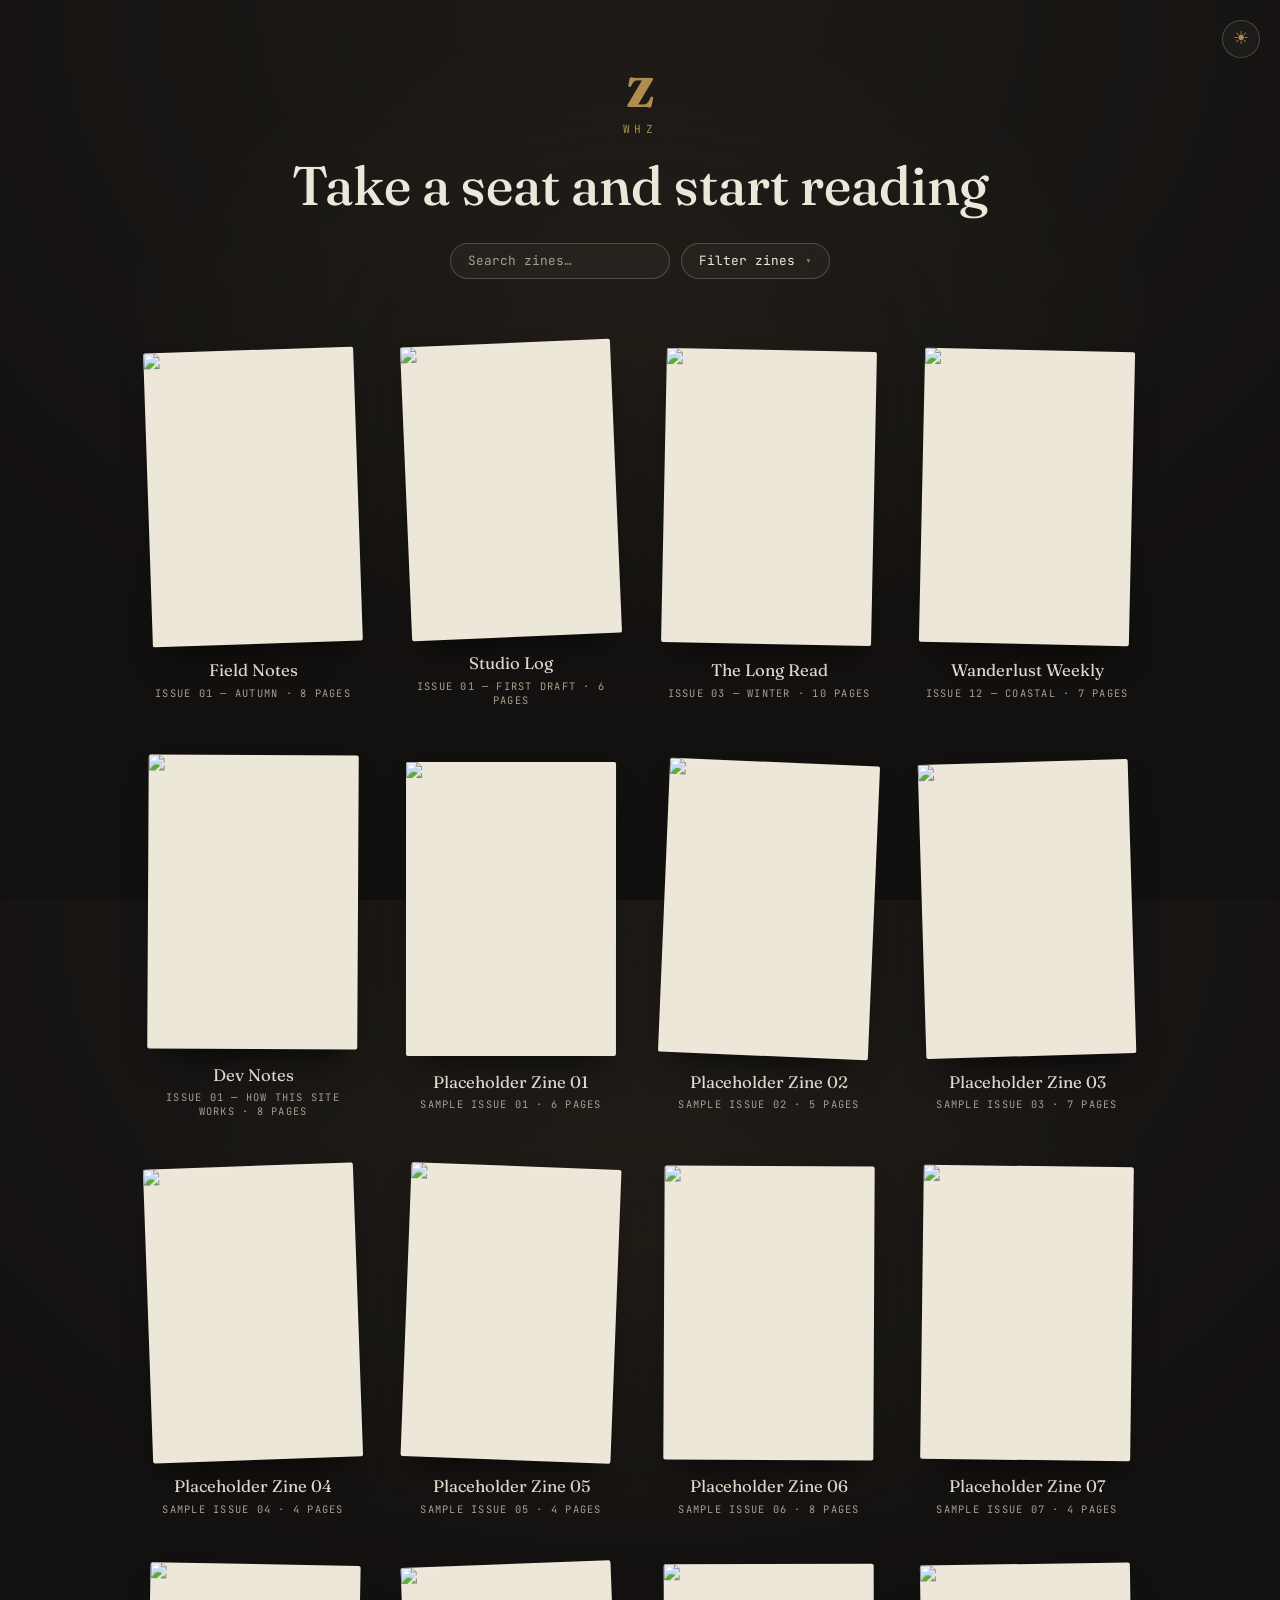
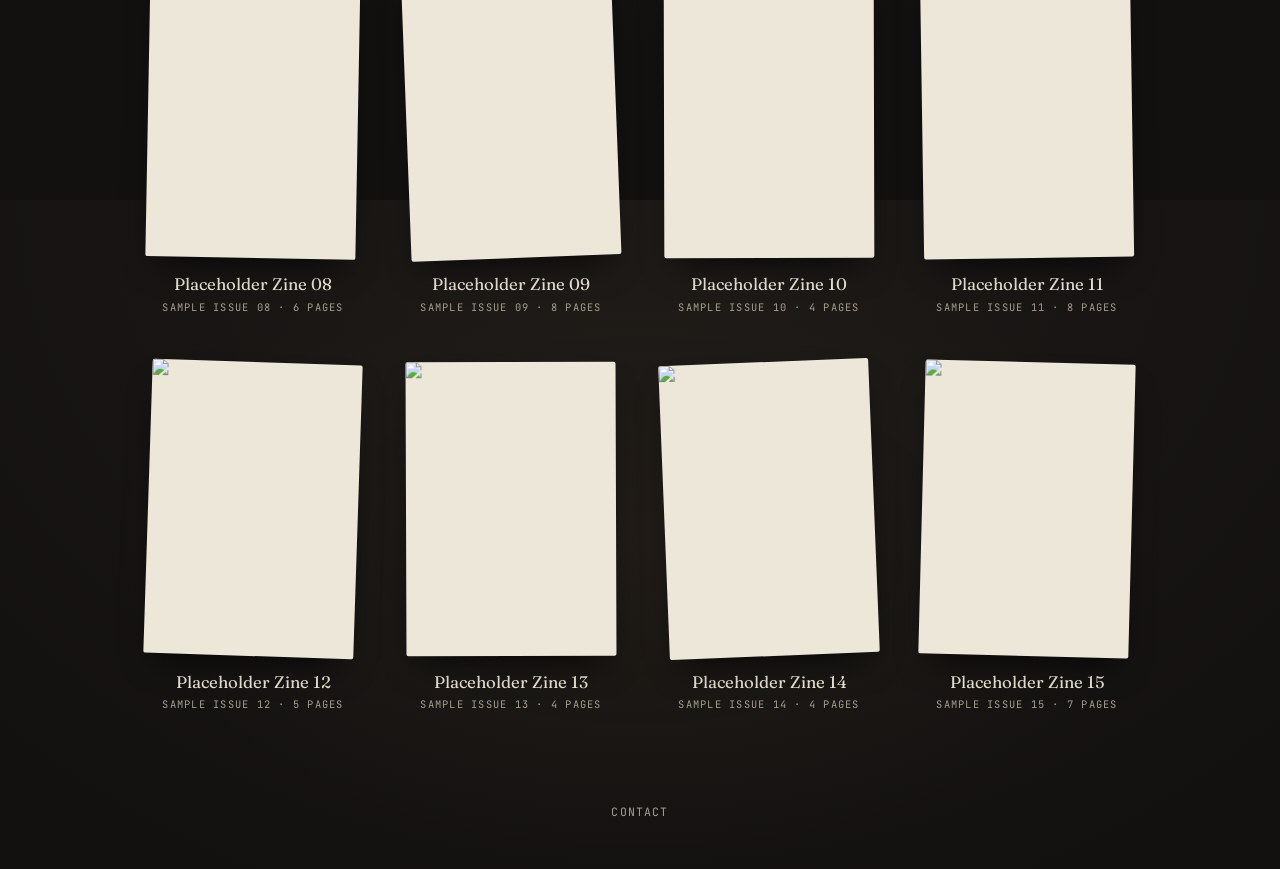
==== index.html @ 47296383 "Added all intial website files" ====
<!doctype html>
<html lang="en">
<head>
<meta charset="UTF-8">
<meta name="viewport" content="width=device-width, initial-scale=1.0">
<title>WHZ — Wellington Hills Zines</title>
<link rel="icon" type="image/svg+xml" href="favicon.svg">
<link rel="preconnect" href="https://fonts.googleapis.com">
<link href="https://fonts.googleapis.com/css2?family=Fraunces:ital,wght@0,300..900;1,300..900&family=Source+Serif+4:ital,wght@0,400;0,600;1,400&family=JetBrains+Mono:wght@400;500&display=swap" rel="stylesheet">
<link rel="stylesheet" href="css/style.css">
</head>
<body>

  <button id="theme-toggle" class="theme-toggle" type="button" aria-label="Toggle light/dark theme">
    <span class="theme-toggle-icon" aria-hidden="true">☀</span>
  </button>

  <!-- ============ SHELF VIEW ============ -->
  <main id="shelf-view" class="view">
    <header class="shelf-header">
      <div class="site-logo" title="Wellington Hills Zines">
        <span class="site-logo-mark">Z</span>
      </div>
      <p class="eyebrow">WHZ</p>
      <h1 id="shelf-heading">Pick something off the shelf</h1>
    </header>
    <div class="shelf-controls">
      <input
        id="search-input"
        class="search-input"
        type="search"
        placeholder="Search zines…"
        aria-label="Search magazines"
      >
      <div class="topic-dropdown" id="topic-dropdown" hidden>
        <button
          type="button"
          id="topic-dropdown-toggle"
          class="topic-dropdown-toggle"
          aria-haspopup="dialog"
          aria-expanded="false"
        >
          <span id="topic-dropdown-label">Filter zines</span>
          <span class="dropdown-chevron" aria-hidden="true">▾</span>
        </button>
        <div id="topic-dropdown-panel" class="topic-dropdown-panel" role="dialog" aria-label="Filter zines" hidden></div>
      </div>
    </div>
    <div id="shelf-grid" class="shelf-grid"></div>
    <footer class="shelf-footer">
      <a
        class="contact-link"
        href="mailto:jamesm@whcc.school.nz?subject=WHZ"
      >Contact</a>
    </footer>
  </main>

  <!-- ============ READER VIEW ============ -->
  <section id="reader-view" class="view" hidden>
    <header class="reader-header">
      <button id="back-btn" class="text-btn" type="button">&larr; Shelf</button>
      <div class="reader-title">
        <span id="reader-title-main"></span>
        <span id="reader-title-issue" class="reader-title-issue"></span>
      </div>
      <div id="reader-progress" class="reader-progress"></div>
    </header>

    <div id="book" class="book" aria-live="polite">
      <div class="spread" id="spread">
        <div class="page page-left" id="page-left"><img id="img-left" alt=""></div>
        <div class="page page-right" id="page-right"><img id="img-right" alt=""></div>
        <div class="gutter-shadow" aria-hidden="true"></div>
      </div>

      <button id="zone-prev" class="click-zone zone-prev" type="button" aria-label="Previous page">
        <span class="chevron">&#10094;</span>
      </button>
      <button id="zone-next" class="click-zone zone-next" type="button" aria-label="Next page">
        <span class="chevron">&#10095;</span>
      </button>
    </div>

    <footer class="reader-footer">
      <div id="dots" class="dots"></div>
    </footer>
  </section>

  <script src="js/magazines.js"></script>
  <script src="js/app.js"></script>
</body>
</html>
---- css/style.css ----
/* ==========================================================
   TOKENS
   ========================================================== */
:root{
  --paper:      #EDE7D9;
  --paper-2:    #E6DFCE;
  --ink:        #1B1A17;
  --accent:     #A3272C;   /* masthead red */
  --gold:       #B08D4F;   /* foil accent */
  --room:       #131110;   /* reading-room background */
  --room-2:     #1D1A17;
  --muted:      #A79E8C;
  --muted-dark: #8A8171;
  --rule:       #C9C0AA;
  --control-bg: rgba(255,255,255,.03);
  --control-border: rgba(237,231,217,.22);

  --display: 'Fraunces', serif;
  --body:    'Source Serif 4', serif;
  --mono:    'JetBrains Mono', monospace;
}

/* Light theme — based on WHCC's own site: a clean white background
   with navy text and a warm gold accent carried over from the dark
   theme so the two still feel like the same product. */
:root[data-theme="light"]{
  --paper:      #FFFFFF;
  --paper-2:    #F4F1EA;
  --ink:        #1B2A4A;   /* navy, echoing WHCC's institutional blue */
  --accent:     #1B2A4A;
  --gold:       #A9782F;
  --room:       #F7F6F2;
  --room-2:     #FFFFFF;
  --muted:      #6B7280;
  --muted-dark: #4B5563;
  --rule:       #D8D3C7;
  --control-bg: rgba(27,42,74,.04);
  --control-border: rgba(27,42,74,.18);
}
:root[data-theme="light"] body{
  color: var(--ink);
}
:root[data-theme="light"] .spread{
  background: var(--paper-2);
}

*{ box-sizing: border-box; }
html,body{ height:100%; }
body{
  margin:0;
  background:
    radial-gradient(60% 50% at 50% 38%, rgba(176,141,79,.05) 0%, transparent 70%),
    radial-gradient(120% 140% at 50% 0%, var(--room-2) 0%, var(--room) 60%);
  color: var(--paper);
  font-family: var(--body);
  min-height: 100vh;
  transition: background .25s ease, color .25s ease;
}
button{ font-family: inherit; }
img{ display:block; max-width:100%; }

.theme-toggle{
  position: fixed;
  top: 1.25rem;
  right: 1.25rem;
  z-index: 20;
  width: 2.4rem;
  height: 2.4rem;
  border-radius: 50%;
  border: 1px solid var(--control-border);
  background: var(--control-bg);
  color: var(--gold);
  font-size: 1.1rem;
  line-height: 1;
  cursor: pointer;
  display: flex;
  align-items: center;
  justify-content: center;
  transition: border-color .2s, transform .2s;
}
.theme-toggle:hover{ border-color: var(--gold); transform: scale(1.06); }

.view{ min-height: 100vh; }

#shelf-view{
  display: flex;
  flex-direction: column;
  align-items: center;
  justify-content: center;
  text-align: center;
  gap: .5rem;
}
#shelf-view[hidden]{
  display: none;
}

/* ==========================================================
   SHELF VIEW
   ========================================================== */
.shelf-header{
  padding: clamp(3rem, 8vh, 5.5rem) clamp(1.5rem, 6vw, 4rem) 0;
  text-align: center;
}
.site-logo{
  margin: 0 auto .5rem;
  display: flex;
  align-items: center;
  justify-content: center;
}
.site-logo-mark{
  font-family: var(--display);
  font-weight: 900;
  font-size: 2.6rem;
  line-height: 1;
  color: var(--gold);
}
.eyebrow{
  font-family: var(--mono);
  letter-spacing: .4em;
  font-size: .7rem;
  color: var(--gold);
  text-transform: uppercase;
  margin: 0 0 1rem;
}
.shelf-header h1{
  font-family: var(--display);
  font-weight: 500;
  font-size: clamp(2rem, 4.5vw, 3.4rem);
  margin: 0;
  color: var(--paper);
}
:root[data-theme="light"] .shelf-header h1{ color: var(--ink); }

.shelf-controls{
  display: flex;
  flex-wrap: wrap;
  justify-content: center;
  gap: .7rem;
  padding: 1rem clamp(1.5rem, 6vw, 4rem) 2rem;
}
.search-input{
  font-family: var(--mono);
  font-size: .8rem;
  color: var(--paper);
  background: var(--control-bg);
  border: 1px solid var(--control-border);
  border-radius: 999px;
  padding: .55rem 1.1rem;
  outline: none;
  transition: border-color .2s;
  width: 220px;
}
:root[data-theme="light"] .search-input{ color: var(--ink); }
.search-input::placeholder{ color: var(--muted); }
.search-input:focus{ border-color: var(--gold); }

.topic-dropdown{
  position: relative;
}
.topic-dropdown-toggle{
  display: flex;
  align-items: center;
  gap: .6rem;
  font-family: var(--mono);
  font-size: .8rem;
  color: var(--paper);
  background: var(--control-bg);
  border: 1px solid var(--control-border);
  border-radius: 999px;
  padding: .55rem 1.1rem;
  cursor: pointer;
  outline: none;
  transition: border-color .2s;
}
:root[data-theme="light"] .topic-dropdown-toggle{ color: var(--ink); }
.topic-dropdown-toggle:hover,
.topic-dropdown-toggle[aria-expanded="true"]{ border-color: var(--gold); }
.dropdown-chevron{
  color: var(--gold);
  font-size: .7rem;
  transition: transform .2s;
}
.topic-dropdown-toggle[aria-expanded="true"] .dropdown-chevron{ transform: rotate(180deg); }

.topic-dropdown-panel{
  position: fixed;
  top: 50%;
  left: 50%;
  transform: translate(-50%, -50%);
  width: min(680px, calc(100vw - 2rem));
  max-height: calc(100vh - 2rem);
  overflow-y: auto;
  padding: .85rem;
  background: var(--room-2);
  border: 1px solid var(--control-border);
  border-radius: 1rem;
  box-shadow: 0 20px 40px -12px rgba(0,0,0,.5);
  z-index: 15;
}
.topic-dropdown-panel[hidden]{
  display: none;
}

.topic-pill{
  background: none;
  border: 1px solid var(--control-border);
  color: var(--muted);
  font-family: var(--mono);
  font-size: .72rem;
  letter-spacing: .06em;
  padding: .45rem 1rem;
  border-radius: 999px;
  cursor: pointer;
  transition: border-color .2s, color .2s, background .2s;
}
.topic-pill:hover{ border-color: var(--gold); color: var(--paper); }
:root[data-theme="light"] .topic-pill:hover{ color: var(--ink); }
.topic-pill[aria-pressed="true"]{ border-color: var(--gold); }
.topic-pill.is-active{
  border-color: var(--gold);
  color: var(--room);
  background: var(--gold);
  font-weight: 600;
}

.filter-columns{
  display: grid;
  grid-template-columns: repeat(3, minmax(0, 1fr));
  gap: .75rem;
}
.filter-column{
  display: flex;
  flex-direction: column;
  align-items: stretch;
  gap: .4rem;
  min-width: 0;
}
.filter-column + .filter-column{
  border-left: 1px solid var(--control-border);
  padding-left: .75rem;
}
.filter-column h2{
  margin: 0 0 .15rem;
  color: var(--gold);
  font-family: var(--mono);
  font-size: .72rem;
  font-weight: 500;
  letter-spacing: .09em;
  text-transform: uppercase;
}
.filter-column .topic-pill{ text-align: left; }
.clear-filters{
  display: block;
  margin: .8rem auto 0;
  padding: 0;
  border: 0;
  color: var(--muted);
  background: none;
  font-family: var(--mono);
  font-size: .72rem;
  cursor: pointer;
  text-decoration: underline;
  text-underline-offset: .2em;
}
.clear-filters:hover{ color: var(--gold); }

.shelf-grid{
  display: flex;
  flex-wrap: wrap;
  justify-content: center;
  gap: clamp(1.5rem, 4vw, 3rem);
  padding: 1.5rem clamp(1.5rem, 6vw, 4rem) 3rem;
}

.cover-card{
  border: 0;
  background: none;
  cursor: pointer;
  width: 210px;
  padding: 0;
  color: inherit;
  text-align: center;
  transition: transform .25s ease;
}
.cover-card:hover,
.cover-card:focus-visible{
  transform: translateY(-6px);
  outline: none;
}
.cover-card:focus-visible .cover-thumb{
  box-shadow: 0 22px 40px -12px rgba(0,0,0,.65), 0 0 0 2px var(--gold);
}
.cover-thumb{
  width: 100%;
  aspect-ratio: 800 / 1120;
  background: var(--paper);
  border-radius: 2px;
  overflow: hidden;
  box-shadow: 0 18px 34px -14px rgba(0,0,0,.7), 0 2px 0 rgba(255,255,255,.04) inset;
  transform: rotate(var(--tilt, -1.4deg));
  transition: transform .25s ease, box-shadow .25s ease;
}
.cover-card:hover .cover-thumb,
.cover-card:focus-visible .cover-thumb{
  transform: rotate(0deg);
  box-shadow: 0 26px 48px -14px rgba(0,0,0,.75), 0 2px 0 rgba(255,255,255,.04) inset;
}
.cover-thumb img{ width:100%; height:100%; object-fit: cover; }
.cover-caption{
  margin-top: 1rem;
  font-family: var(--display);
  font-size: 1.05rem;
  color: var(--paper);
}
:root[data-theme="light"] .cover-caption{ color: var(--ink); }
.cover-caption small{
  display:block;
  font-family: var(--mono);
  font-size: .65rem;
  letter-spacing: .12em;
  color: var(--muted);
  margin-top: .35rem;
  text-transform: uppercase;
}

.shelf-empty{
  font-family: var(--mono);
  color: var(--muted);
  font-size: .85rem;
}

.shelf-footer{
  padding: 2rem 0 3rem;
}
.contact-link{
  font-family: var(--mono);
  font-size: .72rem;
  letter-spacing: .1em;
  text-transform: uppercase;
  color: var(--muted);
  text-decoration: none;
  border-bottom: 1px solid transparent;
  transition: color .2s, border-color .2s;
}
.contact-link:hover,
.contact-link:focus-visible{
  color: var(--gold);
  border-color: var(--gold);
}

/* ==========================================================
   READER VIEW
   ========================================================== */
#reader-view{
  display: flex;
  flex-direction: column;
  min-height: 100vh;
}
#reader-view[hidden]{
  display: none;
}

.reader-header{
  display: flex;
  align-items: center;
  justify-content: space-between;
  gap: 1rem;
  padding: 1.25rem clamp(1rem, 4vw, 2.5rem);
}
.text-btn{
  background: none;
  border: 1px solid var(--control-border);
  color: inherit;
  font-family: var(--mono);
  font-size: .72rem;
  letter-spacing: .08em;
  padding: .5rem .9rem;
  border-radius: 999px;
  cursor: pointer;
  transition: border-color .2s, color .2s;
}
.text-btn:hover{ border-color: var(--gold); color: var(--gold); }

.reader-title{
  flex: 1;
  min-width: 0;
  text-align: center;
  line-height: 1.2;
}
#reader-title-main{
  display: block;
  font-family: var(--display);
  font-size: 1.05rem;
  letter-spacing: .02em;
}
.reader-title-issue{
  display: block;
  font-family: var(--mono);
  font-size: .62rem;
  letter-spacing: .1em;
  color: var(--muted);
  text-transform: uppercase;
  margin-top: .15rem;
}
.reader-progress{
  font-family: var(--mono);
  font-size: .72rem;
  color: var(--muted);
  min-width: 72px;
  text-align: right;
}

.book{
  position: relative;
  flex: 1;
  display: flex;
  align-items: center;
  justify-content: center;
  padding: 0 clamp(.5rem, 4vw, 3rem) 1rem;
  perspective: 2400px;
}

.spread{
  position: relative;
  display: flex;
  width: min(1000px, 92vw);
  aspect-ratio: 1600 / 1120;
  box-shadow: 0 40px 80px -20px rgba(0,0,0,.75);
  transform-style: preserve-3d;
  transition: transform .32s cubic-bezier(.45,0,.2,1), opacity .32s ease;
  background: var(--ink);
}
.spread.turning-next{ transform: rotateY(-10deg) scale(.985); opacity: .5; }
.spread.turning-prev{ transform: rotateY(10deg) scale(.985); opacity: .5; }

.page{
  width: 50%;
  height: 100%;
  overflow: hidden;
  background: var(--paper);
  position: relative;
}
.page img{
  width: 100%;
  height: 100%;
  object-fit: cover;
  object-position: center;
}
.page-left img{ object-position: right; }
.page-right img{ object-position: left; }

/* single-page spreads (cover / back cover): shrink the whole spread
   container down to one page's shape, instead of leaving it sized
   like a two-page spread with empty background showing on the sides */
.spread.single{
  width: min(500px, 46vw);
  aspect-ratio: 800 / 1120;
  justify-content: center;
  background: transparent;
}
.spread.single .page-left{ display:none; }
.spread.single .page-right{ width: 100%; margin: 0; }

.gutter-shadow{
  position: absolute;
  top: 0; left: 50%;
  width: 60px;
  height: 100%;
  transform: translateX(-30px);
  background: linear-gradient(90deg,
    rgba(0,0,0,0) 0%,
    rgba(0,0,0,.28) 46%,
    rgba(0,0,0,.28) 54%,
    rgba(0,0,0,0) 100%);
  pointer-events: none;
}
.spread.single .gutter-shadow{ display: none; }

.click-zone{
  position: absolute;
  top: 0;
  height: 100%;
  width: min(140px, 14%);
  background: none;
  border: 0;
  cursor: pointer;
  display: flex;
  align-items: center;
  color: var(--paper);
  opacity: 0;
  transition: opacity .2s, background .2s;
}
.click-zone:hover, .click-zone:focus-visible{
  opacity: 1;
  outline: none;
}
.zone-prev{ left: 0; justify-content: flex-start; padding-left: .75rem;
  background: linear-gradient(90deg, rgba(0,0,0,.25), transparent); }
.zone-next{ right: 0; justify-content: flex-end; padding-right: .75rem;
  background: linear-gradient(270deg, rgba(0,0,0,.25), transparent); }
.chevron{
  font-family: var(--mono);
  font-size: 1.1rem;
  color: var(--gold);
}
.click-zone:disabled{ display: none; }

.reader-footer{
  display: flex;
  justify-content: center;
  padding: .5rem 0 2rem;
}
.dots{ display: flex; flex-wrap: wrap; justify-content: center; gap: .4rem; max-width: 60vw; }
.dot{
  width: 6px; height: 6px;
  border-radius: 50%;
  background: var(--control-border);
  transition: background .2s, transform .2s;
}
.dot.is-current{ background: var(--gold); transform: scale(1.3); }

@media (max-width: 720px){
  .filter-columns{ grid-template-columns: 1fr; gap: .85rem; }
  .filter-column + .filter-column{ border-top: 1px solid var(--control-border); border-left: 0; padding-top: .85rem; padding-left: 0; }
  .reader-header{ flex-wrap: wrap; row-gap: .5rem; }
  .reader-progress{ order: 3; width: 100%; text-align: center; }
  .click-zone{ width: 20%; }
}

@media (prefers-reduced-motion: reduce){
  .spread{ transition: opacity .2s ease; }
  .spread.turning-next, .spread.turning-prev{ transform: none; }
  .cover-card{ transition: none; }
}
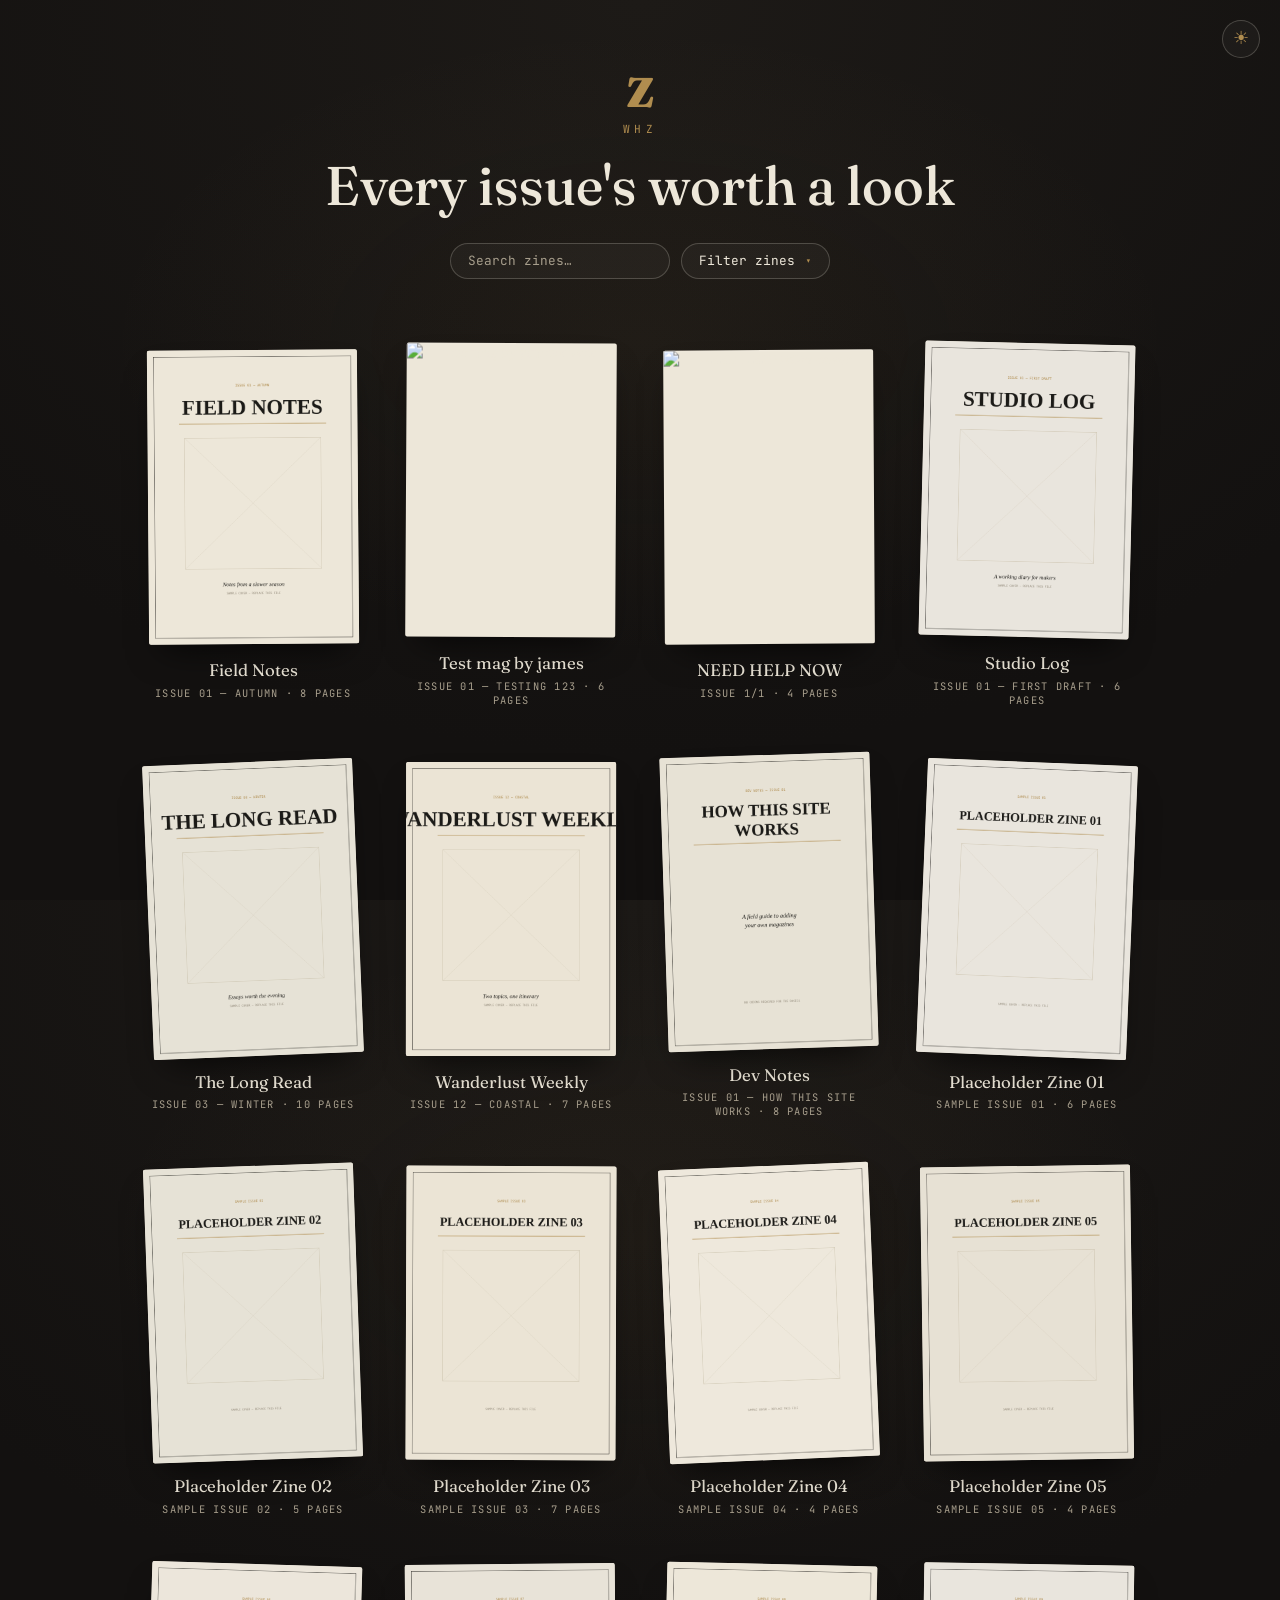
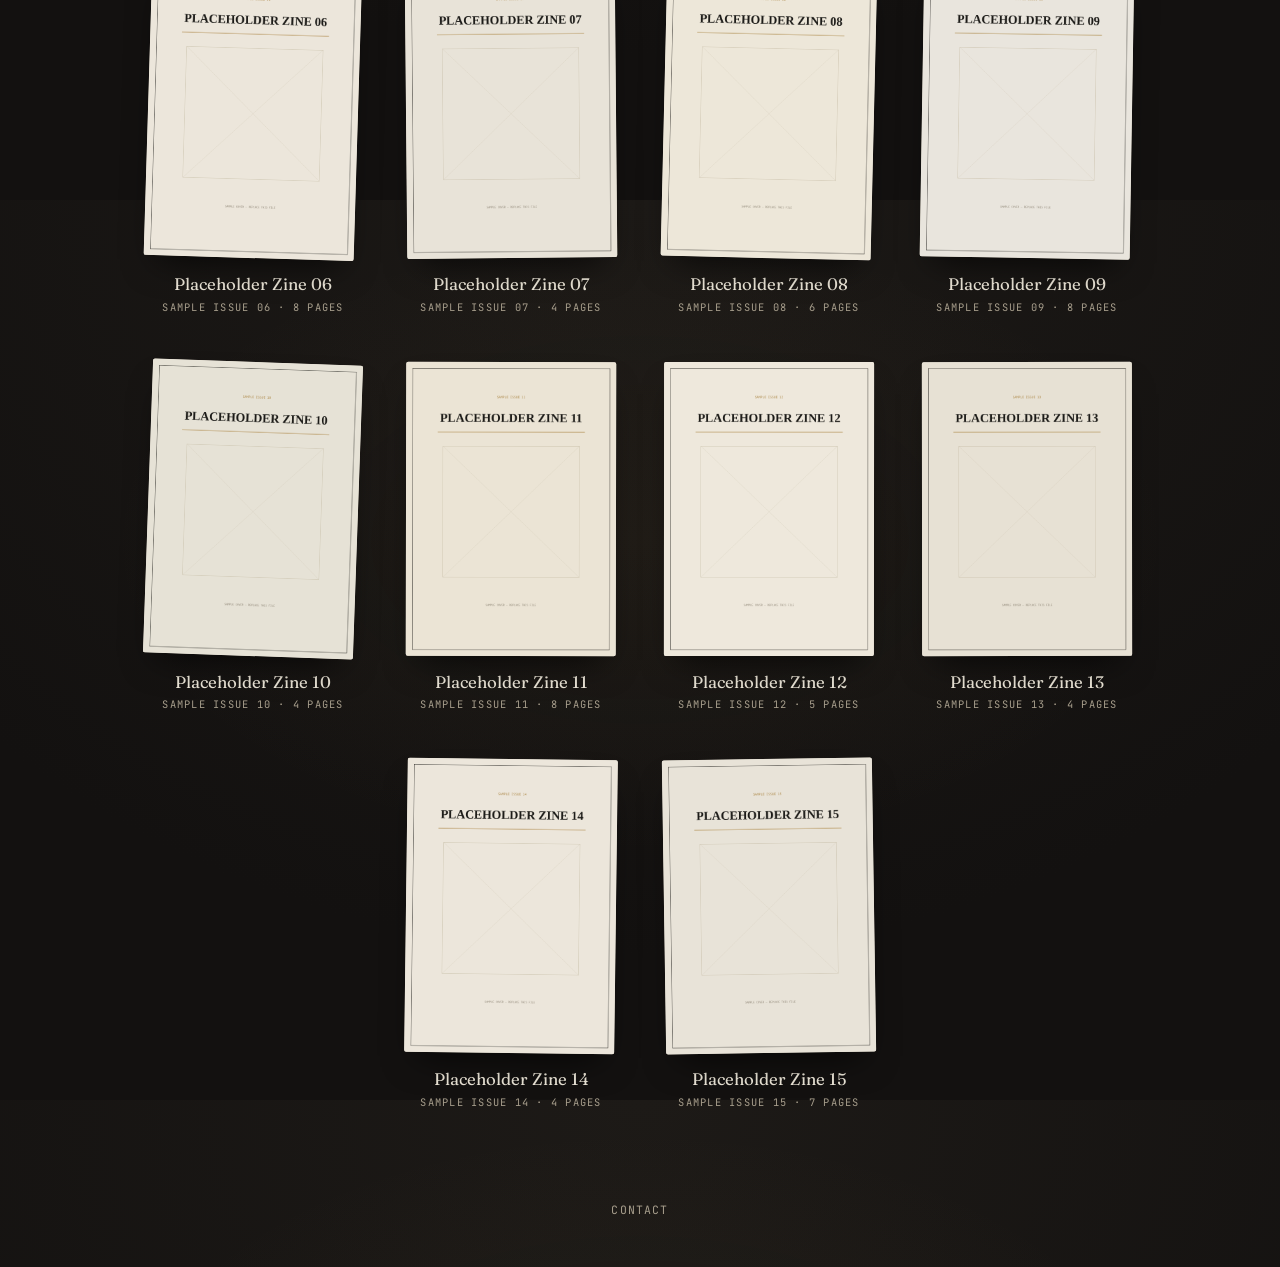
==== commit 60252844: "replaced old files" ====
--- a/index.html
+++ b/index.html
@@ -9,7 +9,7 @@
 <link href="https://fonts.googleapis.com/css2?family=Fraunces:ital,wght@0,300..900;1,300..900&family=Source+Serif+4:ital,wght@0,400;0,600;1,400&family=JetBrains+Mono:wght@400;500&display=swap" rel="stylesheet">
 <link rel="stylesheet" href="css/style.css">
 </head>
-<body>
+<body style="background-color: #1d1b16;">
 
   <button id="theme-toggle" class="theme-toggle" type="button" aria-label="Toggle light/dark theme">
     <span class="theme-toggle-icon" aria-hidden="true">☀</span>
@@ -70,7 +70,10 @@
       <div class="spread" id="spread">
         <div class="page page-left" id="page-left"><img id="img-left" alt=""></div>
         <div class="page page-right" id="page-right"><img id="img-right" alt=""></div>
-        <div class="gutter-shadow" aria-hidden="true"></div>
+        <div id="turn-sheet" class="turn-sheet" aria-hidden="true" hidden>
+          <div class="turn-face turn-face-front"><img id="turn-front-img" alt=""></div>
+          <div class="turn-face turn-face-back"><img id="turn-back-img" alt=""></div>
+        </div>
       </div>
 
       <button id="zone-prev" class="click-zone zone-prev" type="button" aria-label="Previous page">
--- a/css/style.css
+++ b/css/style.css
@@ -188,8 +188,8 @@
   left: 50%;
   transform: translate(-50%, -50%);
   width: min(680px, calc(100vw - 2rem));
-  max-height: calc(100vh - 2rem);
-  overflow-y: auto;
+  max-height: min(50vh, 420px);
+  overflow: hidden;
   padding: .85rem;
   background: var(--room-2);
   border: 1px solid var(--control-border);
@@ -234,6 +234,10 @@
   align-items: stretch;
   gap: .4rem;
   min-width: 0;
+  max-height: min(38vh, 320px);
+  overflow-y: auto;
+  overscroll-behavior: contain;
+  padding-right: .25rem;
 }
 .filter-column + .filter-column{
   border-left: 1px solid var(--control-border);
@@ -291,6 +295,7 @@
   box-shadow: 0 22px 40px -12px rgba(0,0,0,.65), 0 0 0 2px var(--gold);
 }
 .cover-thumb{
+  position: relative;
   width: 100%;
   aspect-ratio: 800 / 1120;
   background: var(--paper);
@@ -306,6 +311,23 @@
   box-shadow: 0 26px 48px -14px rgba(0,0,0,.75), 0 2px 0 rgba(255,255,255,.04) inset;
 }
 .cover-thumb img{ width:100%; height:100%; object-fit: cover; }
+.new-badge{
+  position: absolute;
+  top: .65rem;
+  left: .65rem;
+  padding: .3rem .45rem;
+  border-radius: 999px;
+  background: var(--gold);
+  color: var(--room);
+  font-family: var(--mono);
+  font-size: .65rem;
+  font-weight: 600;
+  letter-spacing: .08em;
+  line-height: 1;
+  text-transform: uppercase;
+  box-shadow: 0 0 12px rgba(214, 174, 82, .65);
+  transform: rotate(4deg);
+}
 .cover-caption{
   margin-top: 1rem;
   font-family: var(--display);
@@ -427,11 +449,88 @@
   aspect-ratio: 1600 / 1120;
   box-shadow: 0 40px 80px -20px rgba(0,0,0,.75);
   transform-style: preserve-3d;
-  transition: transform .32s cubic-bezier(.45,0,.2,1), opacity .32s ease;
+  transition: transform .72s cubic-bezier(.22,.61,.36,1), opacity .72s ease;
   background: var(--ink);
 }
-.spread.turning-next{ transform: rotateY(-10deg) scale(.985); opacity: .5; }
-.spread.turning-prev{ transform: rotateY(10deg) scale(.985); opacity: .5; }
+.spread.turning-next:not(.turning-cover){
+  transform: rotateY(-68deg) scale(.96);
+  transform-origin: left center;
+  opacity: .18;
+}
+.spread.turning-prev:not(.turning-cover){
+  transform: rotateY(68deg) scale(.96);
+  transform-origin: right center;
+  opacity: .18;
+}
+.spread.turning-cover{
+  animation-duration: .52s;
+  animation-timing-function: ease-in-out;
+  animation-fill-mode: both;
+}
+.spread.turning-cover.turning-next{
+  transform-origin: left center;
+  animation-name: cover-open-next;
+}
+.spread.turning-cover.turning-prev{
+  transform-origin: right center;
+  animation-name: cover-open-prev;
+}
+@keyframes cover-open-next{
+  0%{ transform: translateX(0) scale(1); opacity: 1; }
+  48%{ transform: translateX(-3%) scale(.975); opacity: 0; }
+  52%{ transform: translateX(3%) scale(.975); opacity: 0; }
+  100%{ transform: translateX(0) scale(1); opacity: 1; }
+}
+@keyframes cover-open-prev{
+  0%{ transform: translateX(0) scale(1); opacity: 1; }
+  48%{ transform: translateX(3%) scale(.975); opacity: 0; }
+  52%{ transform: translateX(-3%) scale(.975); opacity: 0; }
+  100%{ transform: translateX(0) scale(1); opacity: 1; }
+}
+
+.turn-sheet{
+  position: absolute;
+  top: 0;
+  width: 50%;
+  height: 100%;
+  z-index: 3;
+  transform-style: preserve-3d;
+  pointer-events: none;
+  will-change: transform;
+}
+.turn-sheet[hidden]{ display: none; }
+.turn-sheet.turn-next{
+  left: 50%;
+  transform-origin: left center;
+}
+.turn-sheet.turn-prev{
+  left: 0;
+  transform-origin: right center;
+}
+.turn-sheet.is-flipping{
+  transition: transform .72s cubic-bezier(.22,.61,.36,1), box-shadow .72s ease;
+}
+.turn-sheet.turn-next.is-flipping{ transform: rotateY(-180deg); }
+.turn-sheet.turn-prev.is-flipping{ transform: rotateY(180deg); }
+.turn-face{
+  position: absolute;
+  inset: 0;
+  overflow: hidden;
+  backface-visibility: hidden;
+  -webkit-backface-visibility: hidden;
+  background: var(--paper);
+}
+.turn-face-back{ transform: rotateY(180deg); }
+.turn-face img{
+  display: block;
+  width: 100%;
+  height: 100%;
+  object-fit: cover;
+}
+.turn-next .turn-face-front img{ object-position: left; }
+.turn-next .turn-face-back img{ object-position: right; }
+.turn-prev .turn-face-front img{ object-position: right; }
+.turn-prev .turn-face-back img{ object-position: left; }
 
 .page{
   width: 50%;
@@ -460,21 +559,6 @@
 }
 .spread.single .page-left{ display:none; }
 .spread.single .page-right{ width: 100%; margin: 0; }
-
-.gutter-shadow{
-  position: absolute;
-  top: 0; left: 50%;
-  width: 60px;
-  height: 100%;
-  transform: translateX(-30px);
-  background: linear-gradient(90deg,
-    rgba(0,0,0,0) 0%,
-    rgba(0,0,0,.28) 46%,
-    rgba(0,0,0,.28) 54%,
-    rgba(0,0,0,0) 100%);
-  pointer-events: none;
-}
-.spread.single .gutter-shadow{ display: none; }
 
 .click-zone{
   position: absolute;
@@ -530,5 +614,7 @@
 @media (prefers-reduced-motion: reduce){
   .spread{ transition: opacity .2s ease; }
   .spread.turning-next, .spread.turning-prev{ transform: none; }
+  .spread.turning-cover{ animation-duration: .2s; }
+  .turn-sheet.is-flipping{ transition-duration: .2s; }
   .cover-card{ transition: none; }
 }
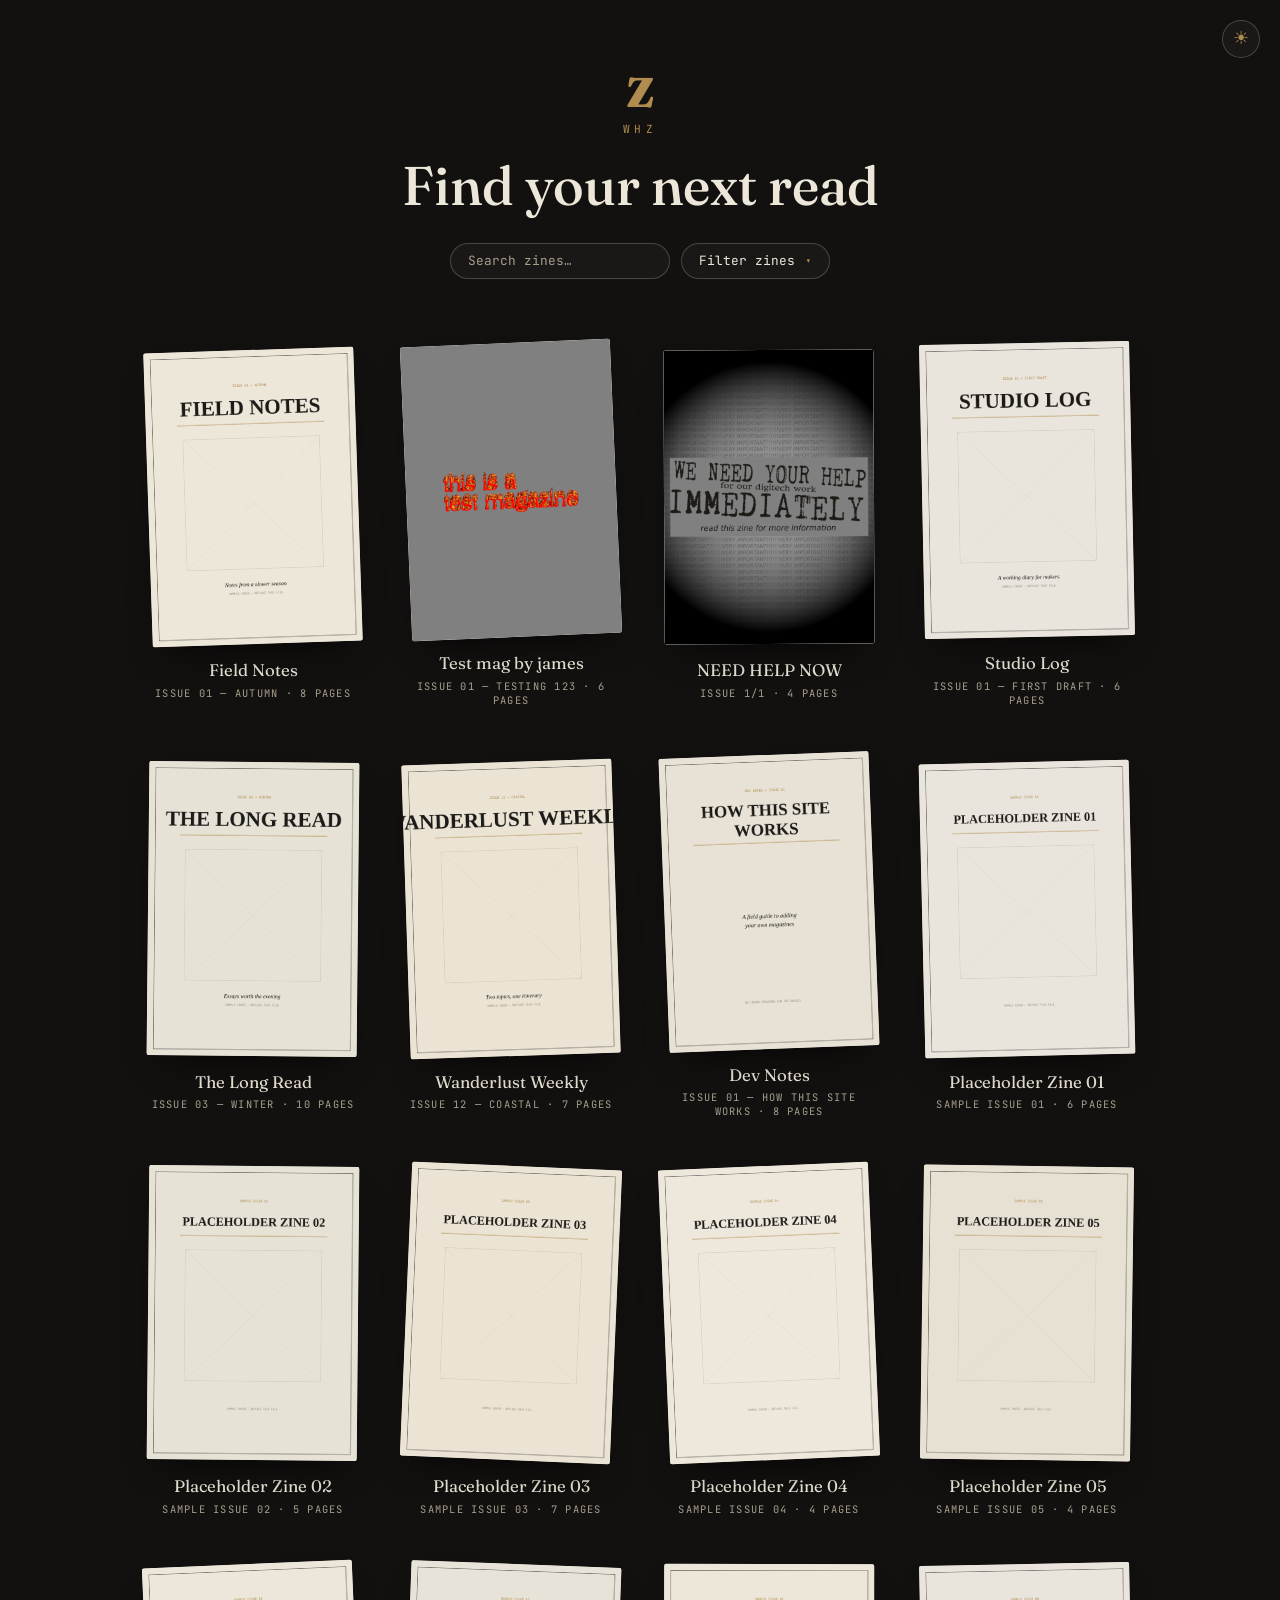
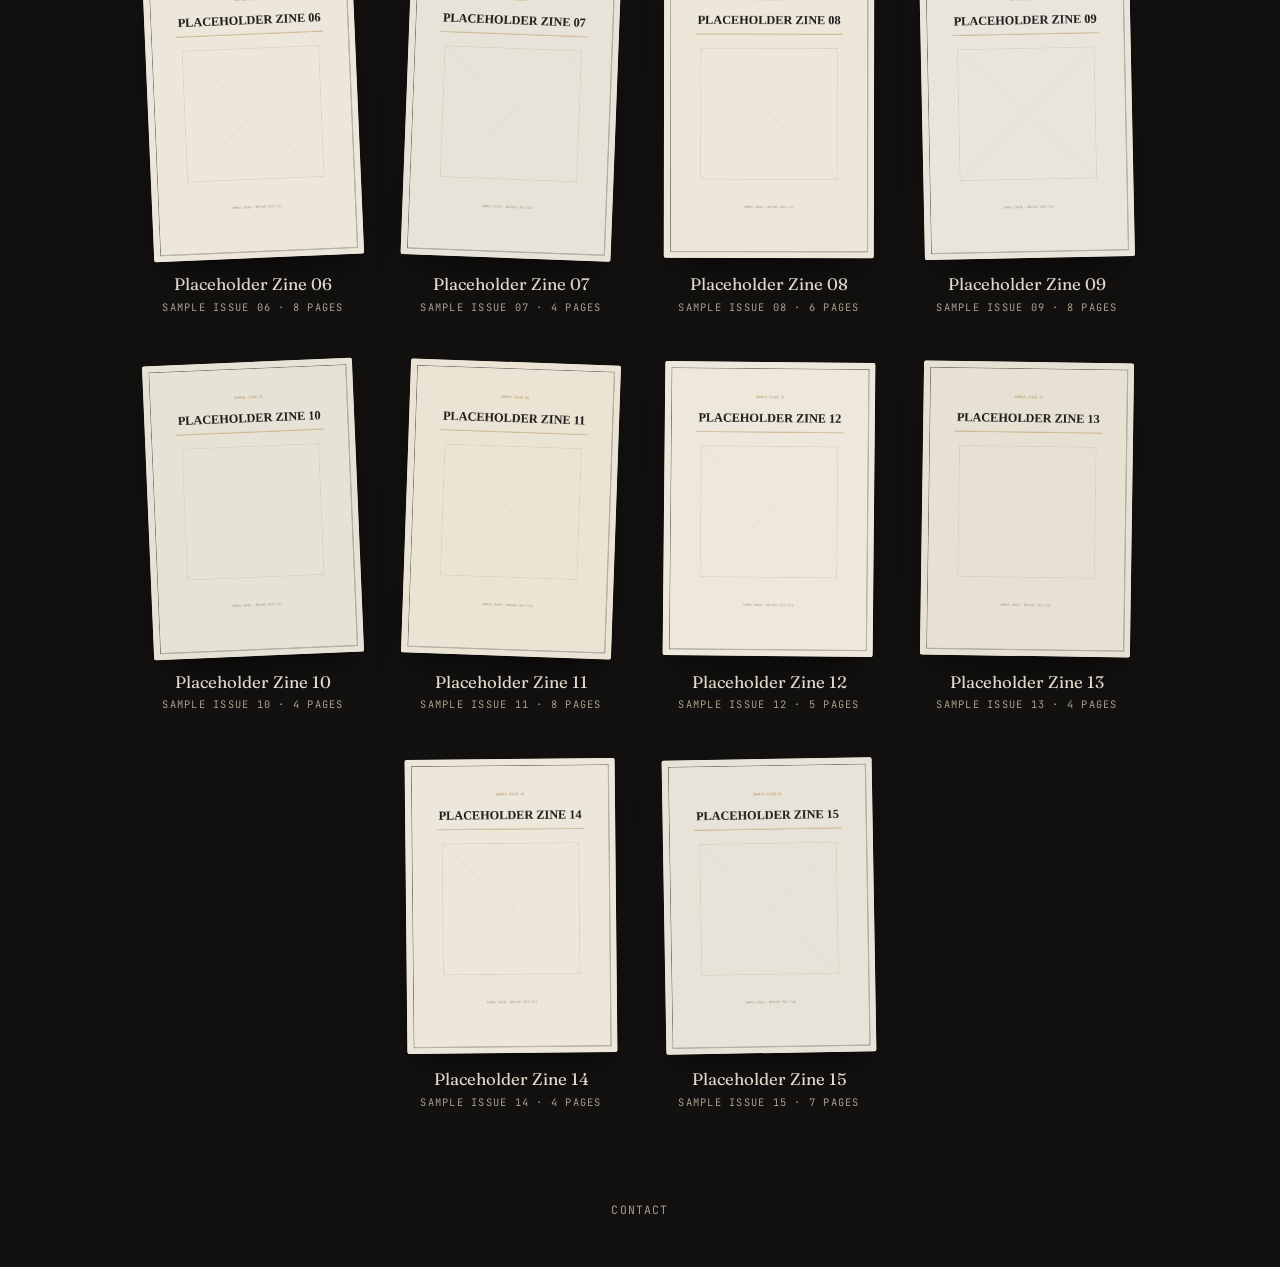
==== commit 5912f350: "fixed cutoff colour" ====
--- a/index.html
+++ b/index.html
@@ -9,7 +9,7 @@
 <link href="https://fonts.googleapis.com/css2?family=Fraunces:ital,wght@0,300..900;1,300..900&family=Source+Serif+4:ital,wght@0,400;0,600;1,400&family=JetBrains+Mono:wght@400;500&display=swap" rel="stylesheet">
 <link rel="stylesheet" href="css/style.css">
 </head>
-<body style="background-color: #1d1b16;">
+<body>
 
   <button id="theme-toggle" class="theme-toggle" type="button" aria-label="Toggle light/dark theme">
     <span class="theme-toggle-icon" aria-hidden="true">☀</span>
--- a/css/style.css
+++ b/css/style.css
@@ -48,9 +48,7 @@
 html,body{ height:100%; }
 body{
   margin:0;
-  background:
-    radial-gradient(60% 50% at 50% 38%, rgba(176,141,79,.05) 0%, transparent 70%),
-    radial-gradient(120% 140% at 50% 0%, var(--room-2) 0%, var(--room) 60%);
+  background: var(--room);
   color: var(--paper);
   font-family: var(--body);
   min-height: 100vh;
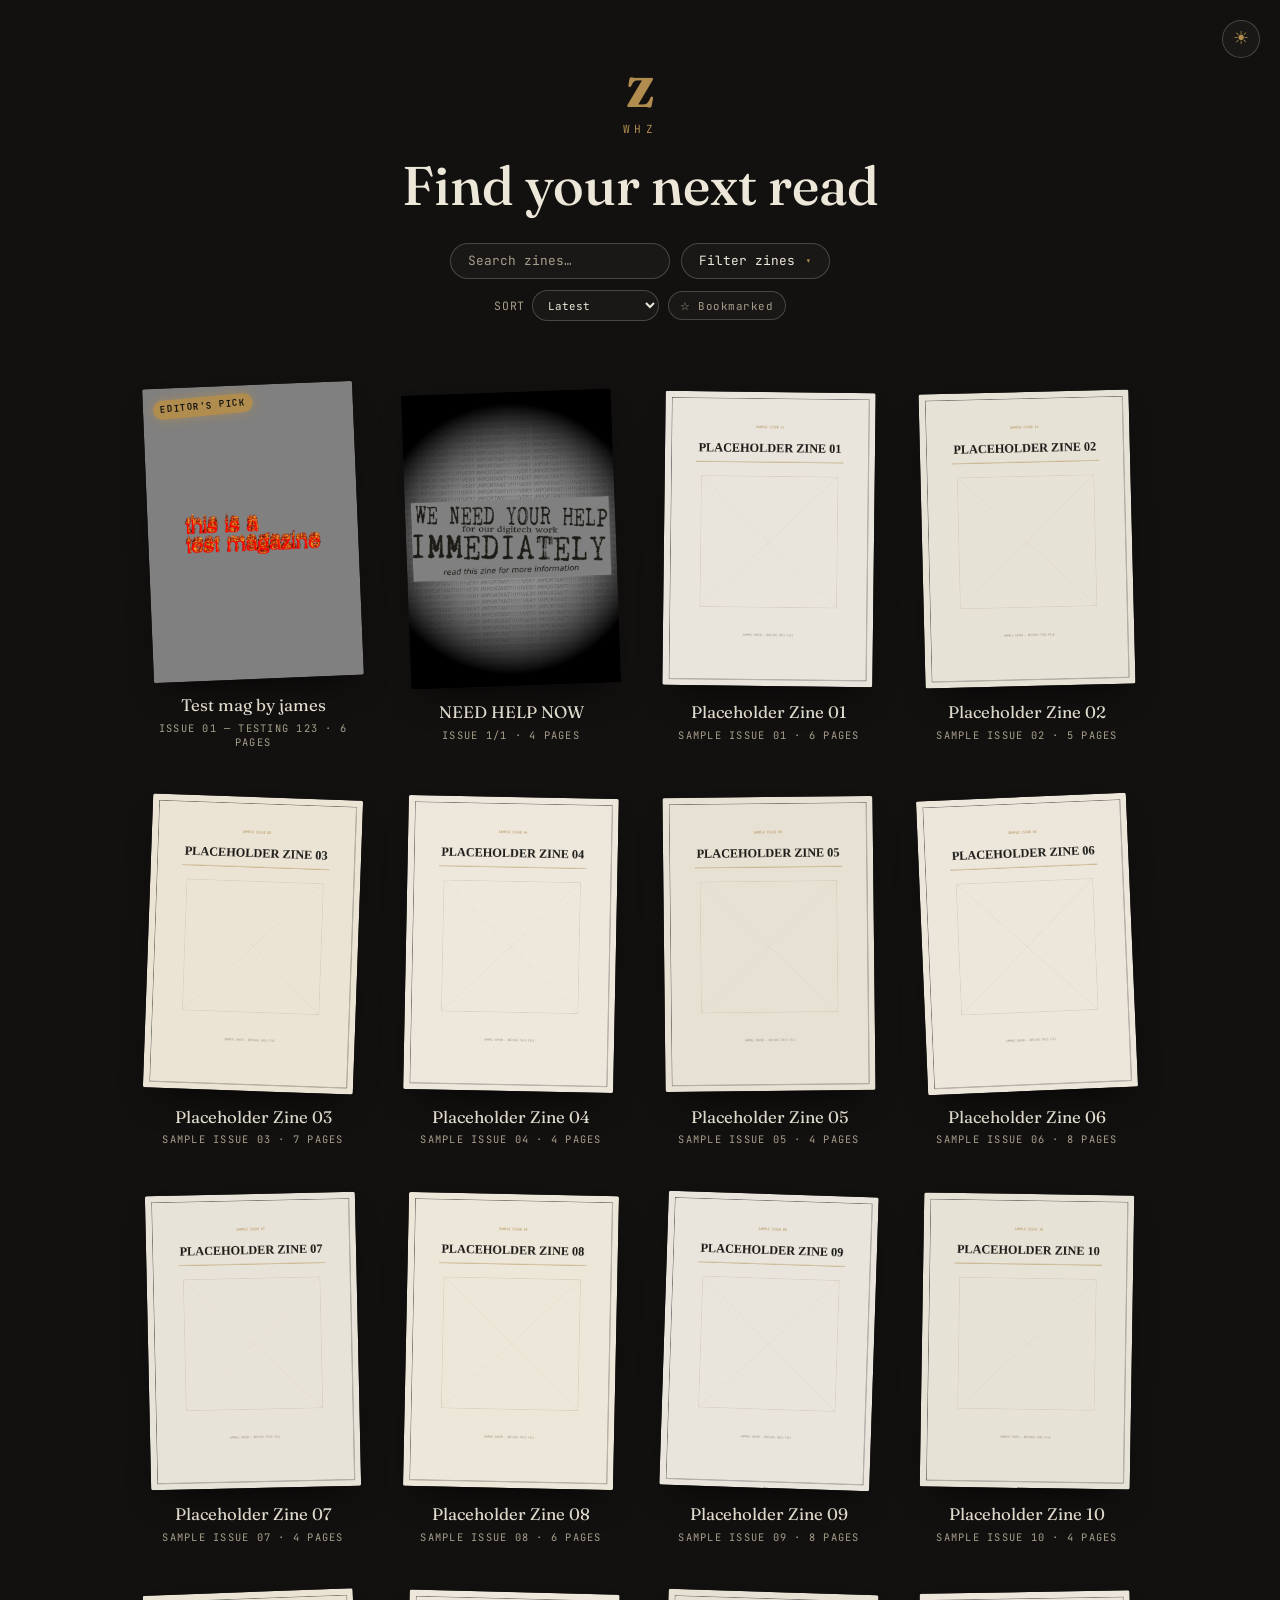
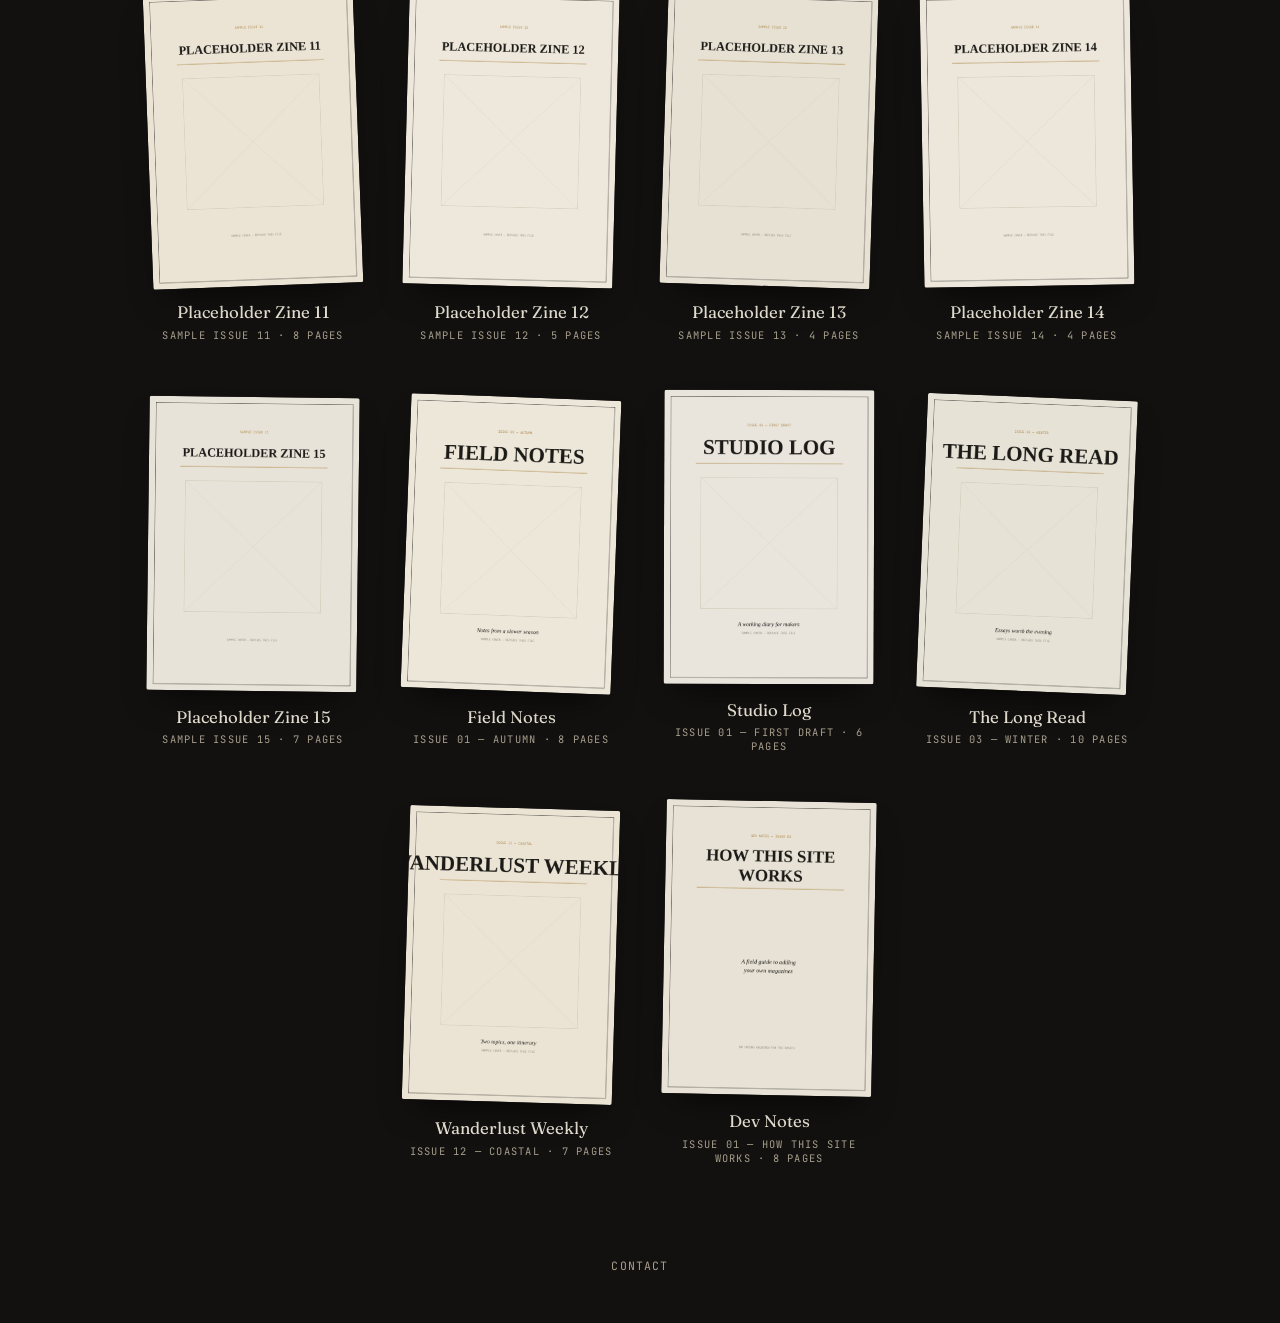
==== commit d8e27e3e: "idk" ====
--- a/index.html
+++ b/index.html
@@ -25,25 +25,26 @@
       <h1 id="shelf-heading">Pick something off the shelf</h1>
     </header>
     <div class="shelf-controls">
-      <input
-        id="search-input"
-        class="search-input"
-        type="search"
-        placeholder="Search zines…"
-        aria-label="Search magazines"
-      >
-      <div class="topic-dropdown" id="topic-dropdown" hidden>
-        <button
-          type="button"
-          id="topic-dropdown-toggle"
-          class="topic-dropdown-toggle"
-          aria-haspopup="dialog"
-          aria-expanded="false"
-        >
-          <span id="topic-dropdown-label">Filter zines</span>
-          <span class="dropdown-chevron" aria-hidden="true">▾</span>
-        </button>
-        <div id="topic-dropdown-panel" class="topic-dropdown-panel" role="dialog" aria-label="Filter zines" hidden></div>
+      <div class="shelf-control-row">
+        <input id="search-input" class="search-input" type="search" placeholder="Search zines…" aria-label="Search magazines">
+        <div class="topic-dropdown" id="topic-dropdown" hidden>
+          <button type="button" id="topic-dropdown-toggle" class="topic-dropdown-toggle" aria-haspopup="dialog" aria-expanded="false">
+            <span id="topic-dropdown-label">Filter zines</span>
+            <span class="dropdown-chevron" aria-hidden="true">▾</span>
+          </button>
+          <div id="topic-dropdown-panel" class="topic-dropdown-panel" role="dialog" aria-label="Filter zines" hidden></div>
+        </div>
+      </div>
+      <div class="shelf-control-row shelf-secondary-controls">
+        <label class="sort-control">
+          <span>Sort</span>
+          <select id="sort-select" aria-label="Sort magazines">
+            <option value="latest">Latest</option>
+            <option value="oldest">Oldest</option>
+            <option value="alphabetical">Alphabetical</option>
+          </select>
+        </label>
+        <button id="bookmarks-filter" class="shelf-option-btn" type="button" aria-pressed="false">☆ Bookmarked</button>
       </div>
     </div>
     <div id="shelf-grid" class="shelf-grid"></div>
@@ -63,7 +64,15 @@
         <span id="reader-title-main"></span>
         <span id="reader-title-issue" class="reader-title-issue"></span>
       </div>
-      <div id="reader-progress" class="reader-progress"></div>
+      <div class="reader-actions">
+        <button id="bookmark-btn" class="text-btn" type="button" aria-pressed="false">☆ Bookmark</button>
+        <button id="share-btn" class="text-btn" type="button">Copy link</button>
+        <div class="reader-progress-wrap">
+          <div id="reader-progress" class="reader-progress"></div>
+          <div class="reader-progress-track" aria-hidden="true"><div id="reader-progress-bar"></div></div>
+          <button id="read-status-btn" class="read-status-btn" type="button" hidden>Mark as unread</button>
+        </div>
+      </div>
     </header>
 
     <div id="book" class="book" aria-live="polite">
--- a/css/style.css
+++ b/css/style.css
@@ -24,8 +24,8 @@
    with navy text and a warm gold accent carried over from the dark
    theme so the two still feel like the same product. */
 :root[data-theme="light"]{
-  --paper:      #FFFFFF;
-  --paper-2:    #F4F1EA;
+  --paper:      #1B2A4A;
+  --paper-2:    #FFFFFF;
   --ink:        #1B2A4A;   /* navy, echoing WHCC's institutional blue */
   --accent:     #1B2A4A;
   --gold:       #A9782F;
@@ -131,11 +131,19 @@
 
 .shelf-controls{
   display: flex;
-  flex-wrap: wrap;
+  flex-direction: column;
   justify-content: center;
   gap: .7rem;
   padding: 1rem clamp(1.5rem, 6vw, 4rem) 2rem;
 }
+.shelf-control-row{
+  display: flex;
+  flex-wrap: wrap;
+  justify-content: center;
+  align-items: center;
+  gap: .7rem;
+}
+.shelf-secondary-controls{ gap: .55rem; }
 .search-input{
   font-family: var(--mono);
   font-size: .8rem;
@@ -151,6 +159,46 @@
 :root[data-theme="light"] .search-input{ color: var(--ink); }
 .search-input::placeholder{ color: var(--muted); }
 .search-input:focus{ border-color: var(--gold); }
+.sort-control{
+  display: flex;
+  align-items: center;
+  gap: .45rem;
+  color: var(--muted);
+  font-family: var(--mono);
+  font-size: .72rem;
+  letter-spacing: .06em;
+  text-transform: uppercase;
+}
+.sort-control select{
+  color: var(--paper);
+  background: var(--control-bg);
+  border: 1px solid var(--control-border);
+  border-radius: 999px;
+  padding: .4rem .65rem;
+  font-family: var(--mono);
+  font-size: .68rem;
+  outline: none;
+}
+.shelf-option-btn,
+.read-setting{
+  color: var(--muted);
+  font-family: var(--mono);
+  font-size: .68rem;
+  letter-spacing: .05em;
+}
+.shelf-option-btn{
+  border: 1px solid var(--control-border);
+  border-radius: 999px;
+  padding: .4rem .7rem;
+  background: var(--control-bg);
+  cursor: pointer;
+}
+.shelf-option-btn[aria-pressed="true"],
+.shelf-option-btn:hover{ border-color: var(--gold); color: var(--gold); }
+.read-setting{ display: inline-flex; align-items: center; gap: .35rem; }
+.read-label{ color: var(--gold) !important; }
+:root[data-theme="light"] .sort-control select{ color: var(--ink); }
+.sort-control select:focus{ border-color: var(--gold); }
 
 .topic-dropdown{
   position: relative;
@@ -289,6 +337,15 @@
   transform: translateY(-6px);
   outline: none;
 }
+.cover-card.is-read{
+  opacity: .62;
+  filter: brightness(.72) saturate(.72);
+}
+.cover-card.is-read:hover,
+.cover-card.is-read:focus-visible{
+  opacity: .82;
+  filter: brightness(.88) saturate(.88);
+}
 .cover-card:focus-visible .cover-thumb{
   box-shadow: 0 22px 40px -12px rgba(0,0,0,.65), 0 0 0 2px var(--gold);
 }
@@ -296,23 +353,45 @@
   position: relative;
   width: 100%;
   aspect-ratio: 800 / 1120;
-  background: var(--paper);
+  background: transparent;
   border-radius: 2px;
   overflow: hidden;
-  box-shadow: 0 18px 34px -14px rgba(0,0,0,.7), 0 2px 0 rgba(255,255,255,.04) inset;
+  box-shadow: 0 18px 34px -14px rgba(0,0,0,.7);
   transform: rotate(var(--tilt, -1.4deg));
   transition: transform .25s ease, box-shadow .25s ease;
 }
 .cover-card:hover .cover-thumb,
 .cover-card:focus-visible .cover-thumb{
   transform: rotate(0deg);
-  box-shadow: 0 26px 48px -14px rgba(0,0,0,.75), 0 2px 0 rgba(255,255,255,.04) inset;
+  box-shadow: 0 26px 48px -14px rgba(0,0,0,.75);
 }
 .cover-thumb img{ width:100%; height:100%; object-fit: cover; }
-.new-badge{
+.cover-fallback{
+  display: flex;
+  align-items: center;
+  justify-content: center;
+  width: 100%;
+  height: 100%;
+  padding: 1rem;
+  color: var(--muted);
+  background: var(--paper-2);
+  font-family: var(--mono);
+  font-size: .72rem;
+  letter-spacing: .08em;
+  text-align: center;
+  text-transform: uppercase;
+}
+.cover-badges{
   position: absolute;
   top: .65rem;
   left: .65rem;
+  display: flex;
+  flex-direction: column;
+  align-items: flex-start;
+  gap: .35rem;
+}
+.new-badge{
+  position: static;
   padding: .3rem .45rem;
   border-radius: 999px;
   background: var(--gold);
@@ -325,6 +404,21 @@
   text-transform: uppercase;
   box-shadow: 0 0 12px rgba(214, 174, 82, .65);
   transform: rotate(4deg);
+}
+.editors-pick-badge{
+  position: static;
+  padding: .3rem .45rem;
+  border-radius: 999px;
+  background: var(--gold);
+  color: var(--room);
+  font-family: var(--mono);
+  font-size: .58rem;
+  font-weight: 600;
+  letter-spacing: .06em;
+  line-height: 1;
+  text-transform: uppercase;
+  box-shadow: 0 0 12px rgba(176, 141, 79, .65);
+  transform: rotate(-3deg);
 }
 .cover-caption{
   margin-top: 1rem;
@@ -342,6 +436,9 @@
   margin-top: .35rem;
   text-transform: uppercase;
 }
+.bookmark-label{
+  color: var(--gold) !important;
+}
 
 .shelf-empty{
   font-family: var(--mono);
@@ -381,11 +478,56 @@
 }
 
 .reader-header{
-  display: flex;
-  align-items: center;
-  justify-content: space-between;
+  position: relative;
+  display: grid;
+  grid-template-columns: minmax(0, 1fr) auto minmax(0, 1fr);
+  align-items: center;
   gap: 1rem;
-  padding: 1.25rem clamp(1rem, 4vw, 2.5rem);
+  padding: 1.25rem clamp(1rem, 4vw, 2.5rem) 1.25rem  clamp(1rem, 4vw, 2.5rem);
+  padding-right: max(5.5rem, 4vw);
+}
+.reader-header > :first-child{ justify-self: start; }
+.reader-header .reader-actions{ grid-column: 3; justify-self: end; }
+.reader-actions{
+  display: flex;
+  align-items: center;
+  gap: .55rem;
+}
+.reader-progress-wrap{
+  min-width: 110px;
+  text-align: right;
+}
+.reader-progress-track{
+  height: 3px;
+  margin-top: .35rem;
+  background: var(--control-border);
+  border-radius: 999px;
+  overflow: hidden;
+}
+#reader-progress-bar{
+  width: 0;
+  height: 100%;
+  background: var(--gold);
+  transition: width .2s ease;
+}
+.read-status-btn{
+  display: block;
+  margin: .3rem 0 0 auto;
+  padding: 0;
+  border: 0;
+  color: var(--muted);
+  background: none;
+  font-family: var(--mono);
+  font-size: .62rem;
+  letter-spacing: .05em;
+  cursor: pointer;
+}
+.read-status-btn:hover,
+.read-status-btn:focus-visible{
+  color: var(--gold);
+  outline: none;
+  text-decoration: underline;
+  text-underline-offset: .2em;
 }
 .text-btn{
   background: none;
@@ -402,7 +544,9 @@
 .text-btn:hover{ border-color: var(--gold); color: var(--gold); }
 
 .reader-title{
-  flex: 1;
+  position: absolute;
+  left: 50%;
+  transform: translateX(-50%);
   min-width: 0;
   text-align: center;
   line-height: 1.2;
@@ -604,7 +748,10 @@
 @media (max-width: 720px){
   .filter-columns{ grid-template-columns: 1fr; gap: .85rem; }
   .filter-column + .filter-column{ border-top: 1px solid var(--control-border); border-left: 0; padding-top: .85rem; padding-left: 0; }
-  .reader-header{ flex-wrap: wrap; row-gap: .5rem; }
+  .reader-header{ display: flex; flex-wrap: wrap; row-gap: .5rem; padding-right: 1rem; }
+  .reader-title{ position: static; order: 3; width: 100%; transform: none; }
+  .reader-header .reader-actions{ grid-column: auto; order: 2; }
+  .reader-actions{ width: 100%; justify-content: center; }
   .reader-progress{ order: 3; width: 100%; text-align: center; }
   .click-zone{ width: 20%; }
 }
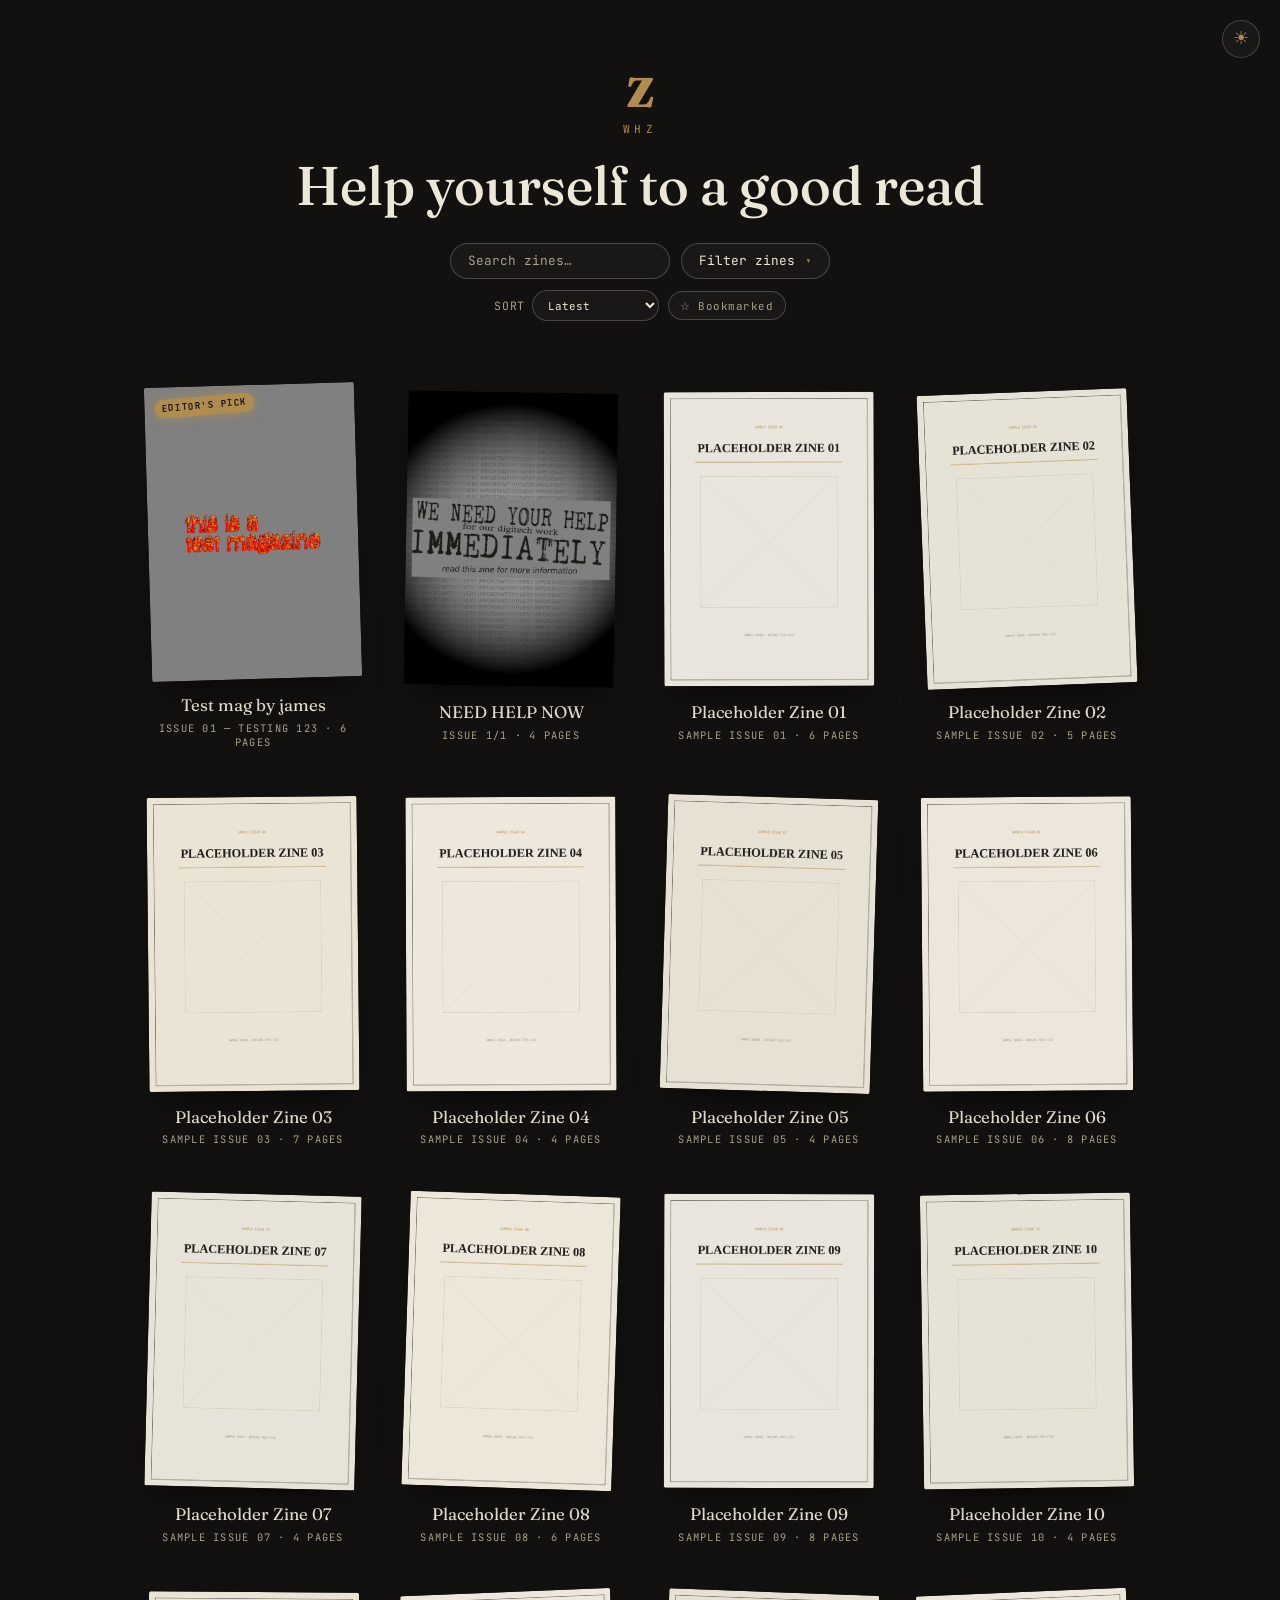
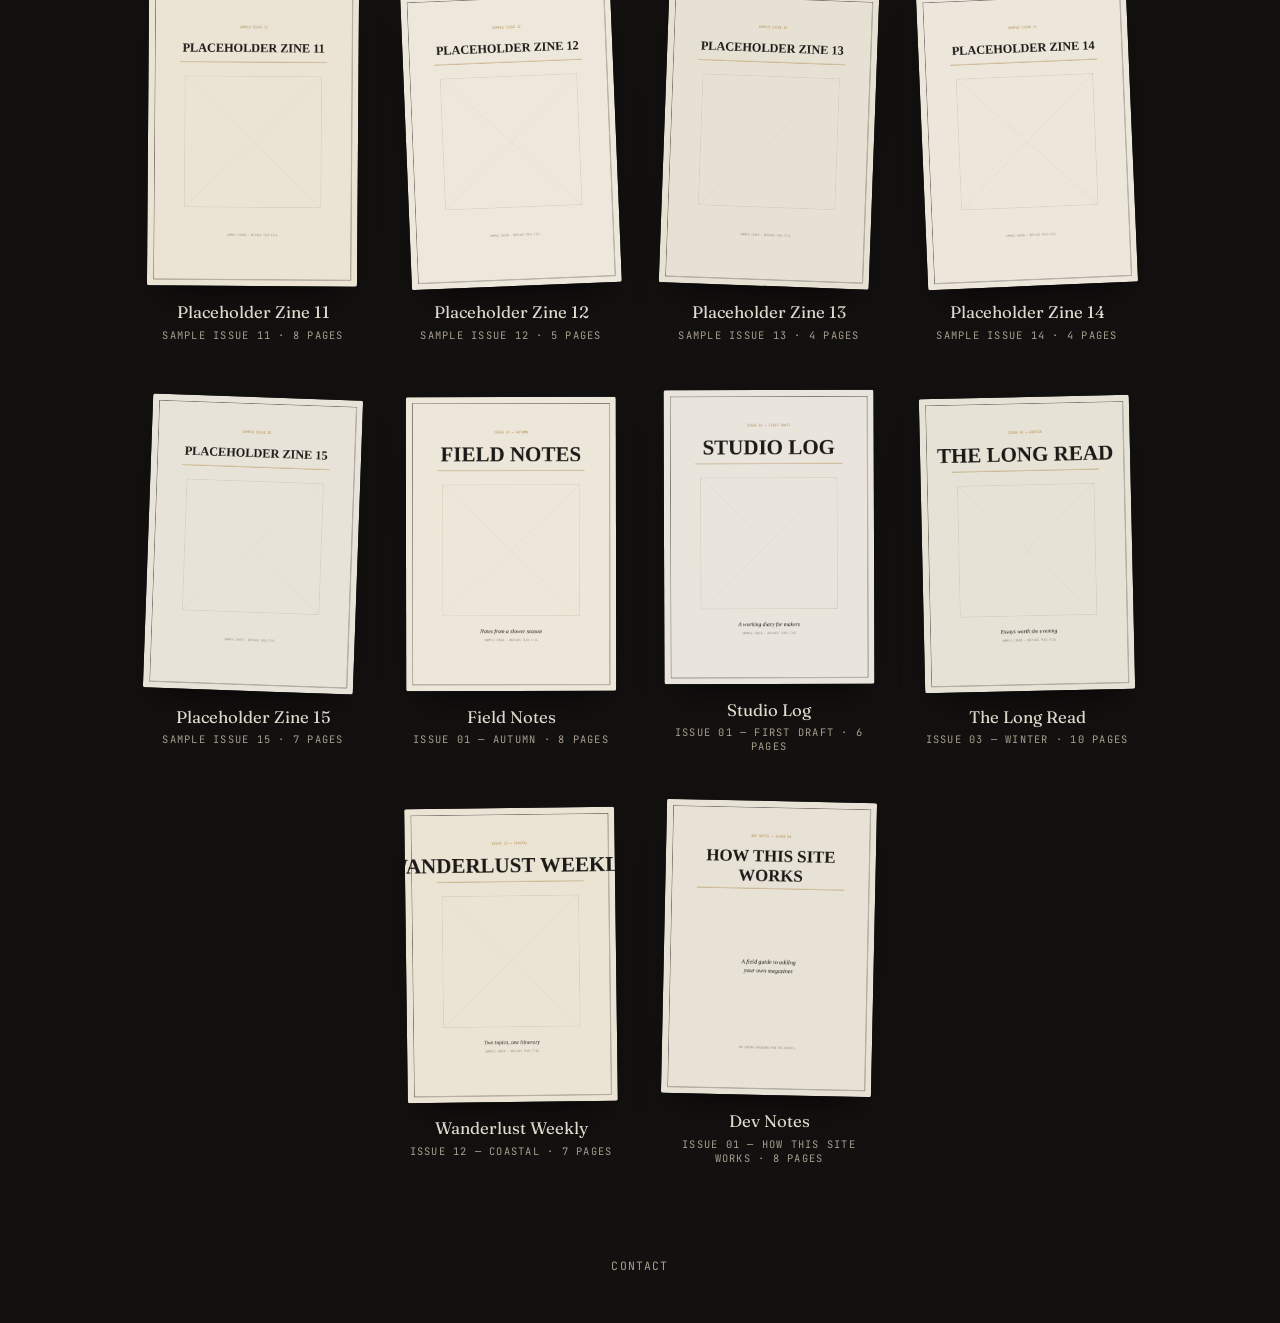
==== commit 1d71c017: "Add files via upload" ====
--- a/index.html
+++ b/index.html
@@ -18,9 +18,9 @@
   <!-- ============ SHELF VIEW ============ -->
   <main id="shelf-view" class="view">
     <header class="shelf-header">
-      <div class="site-logo" title="Wellington Hills Zines">
+      <a class="site-logo" href="retro.html" title="Open the retro WHZ design" aria-label="Open the retro WHZ design">
         <span class="site-logo-mark">Z</span>
-      </div>
+      </a>
       <p class="eyebrow">WHZ</p>
       <h1 id="shelf-heading">Pick something off the shelf</h1>
     </header>
--- a/css/style.css
+++ b/css/style.css
@@ -104,6 +104,7 @@
   display: flex;
   align-items: center;
   justify-content: center;
+  text-decoration: none;
 }
 .site-logo-mark{
   font-family: var(--display);
@@ -202,6 +203,7 @@
 
 .topic-dropdown{
   position: relative;
+  display: inline-block;
 }
 .topic-dropdown-toggle{
   display: flex;
@@ -233,6 +235,7 @@
   top: 50%;
   left: 50%;
   transform: translate(-50%, -50%);
+  margin: 0;
   width: min(680px, calc(100vw - 2rem));
   max-height: min(50vh, 420px);
   overflow: hidden;
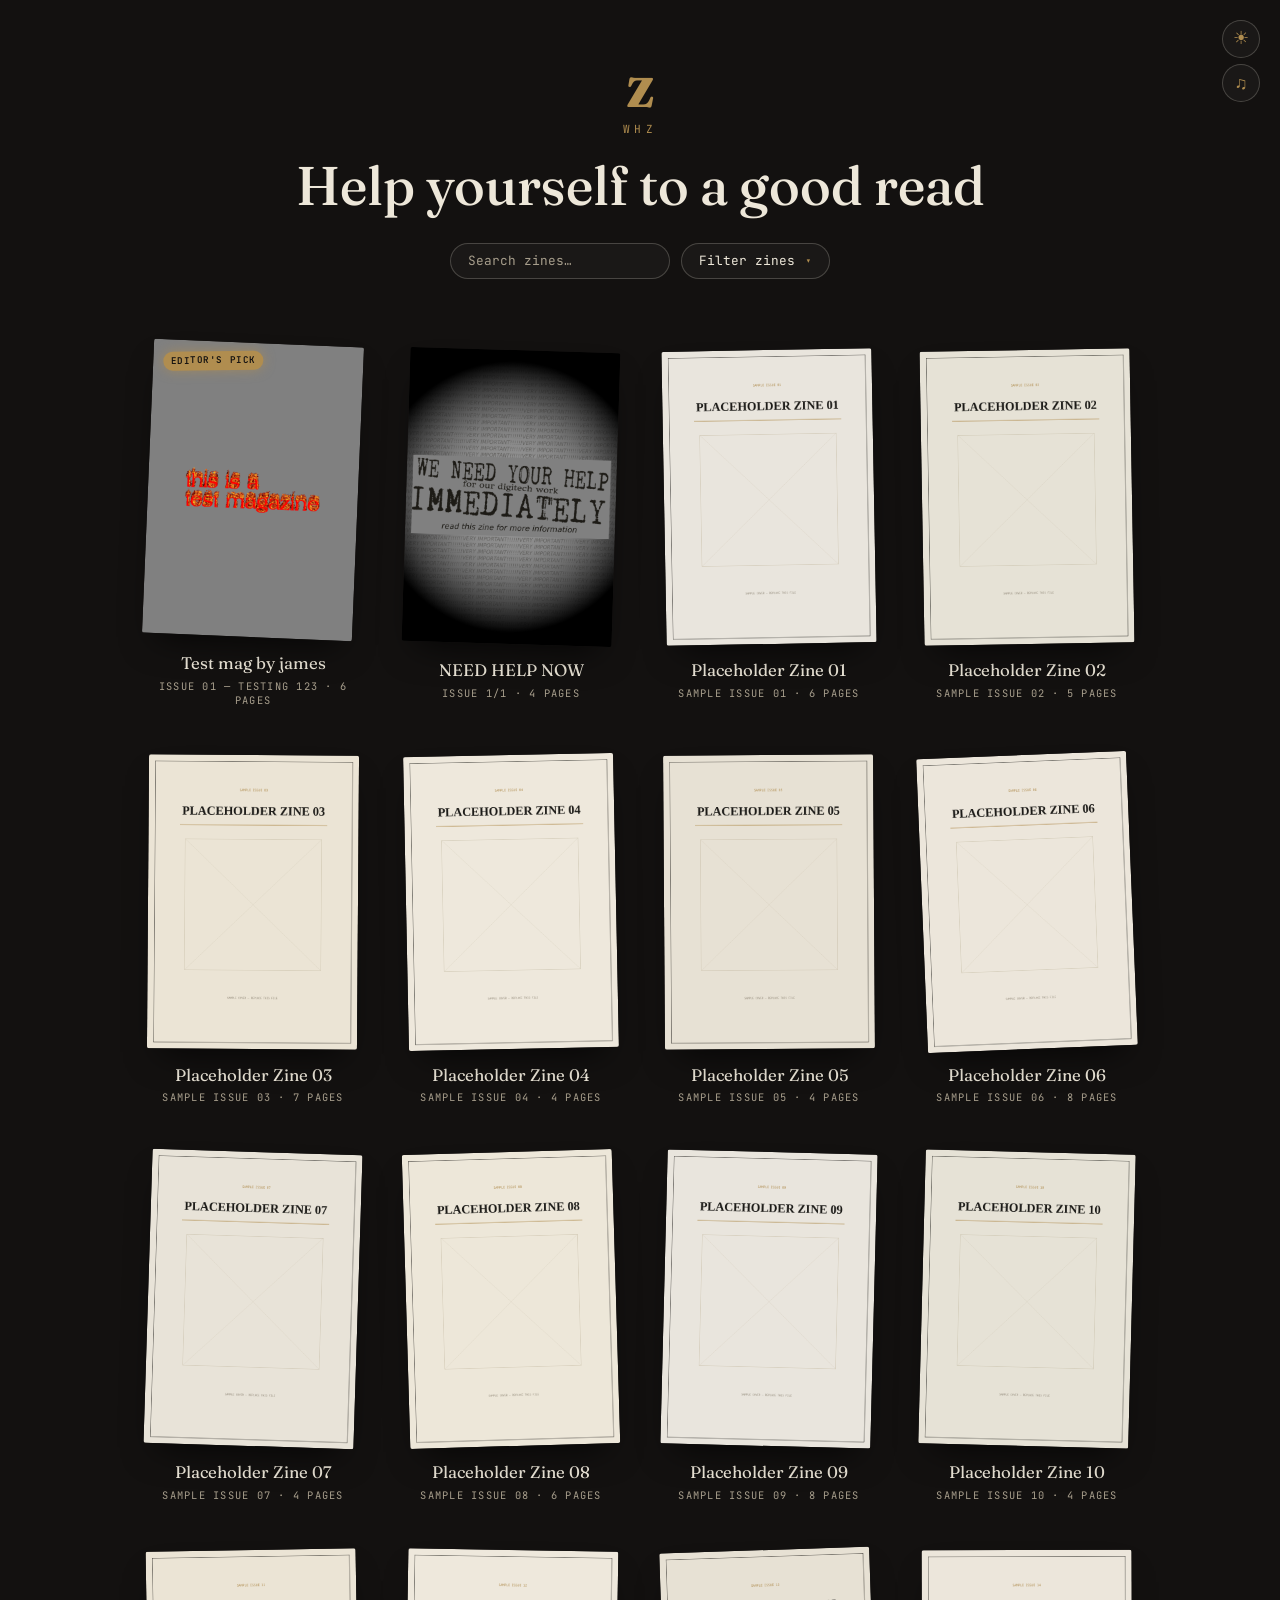
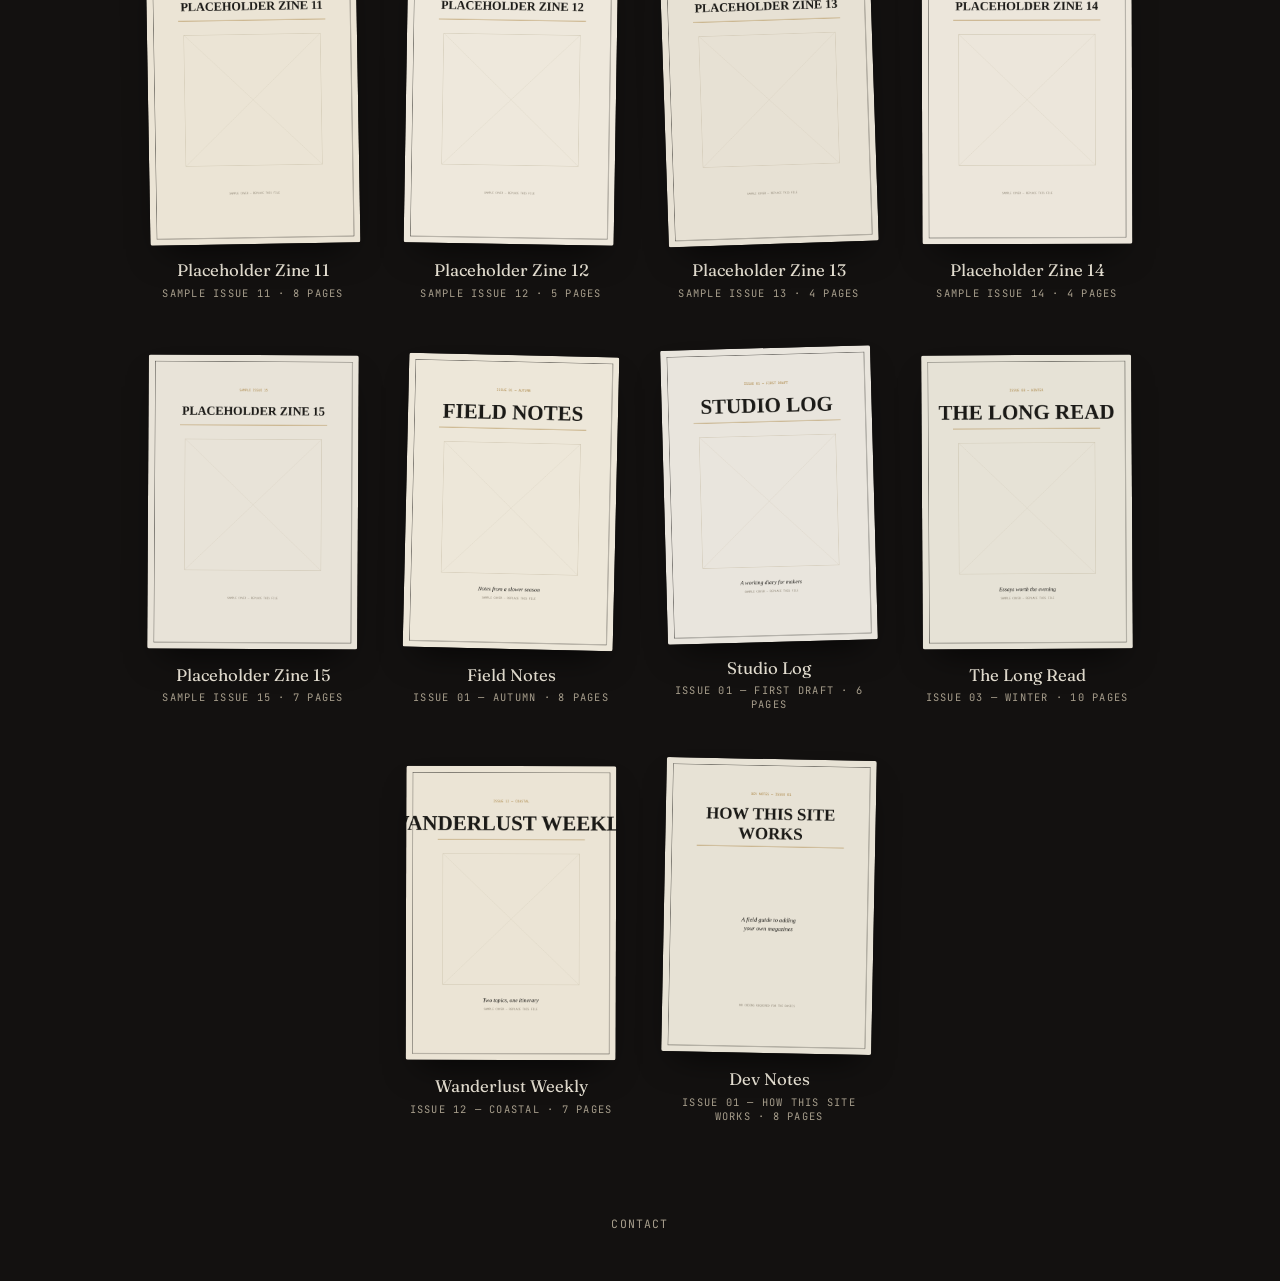
==== commit 14050396: "MUSIC!!" ====
--- a/index.html
+++ b/index.html
@@ -14,6 +14,17 @@
   <button id="theme-toggle" class="theme-toggle" type="button" aria-label="Toggle light/dark theme">
     <span class="theme-toggle-icon" aria-hidden="true">☀</span>
   </button>
+  <button id="media-toggle" class="media-toggle" type="button" aria-expanded="false" aria-controls="media-panel" aria-label="Open music player">♫</button>
+  <aside id="media-panel" class="media-panel" hidden>
+    <strong>Music player</strong>
+    <button id="music-play" type="button">Play music</button>
+    <div class="music-controls"><button id="music-prev" type="button" aria-label="Previous song">|&lt;</button><button id="music-next" type="button">Skip song</button></div>
+    <input id="music-progress" type="range" min="0" max="100" value="0" step="0.1" aria-label="Music progress">
+    <span id="music-time" class="music-status">0:00 / 0:00</span>
+    <span id="music-status" class="music-status" role="status">Built-in loop ready</span>
+    <audio id="music-audio" preload="metadata"></audio>
+    <label><input id="sound-toggle" type="checkbox" checked> Sound effects</label>
+  </aside>
 
   <!-- ============ SHELF VIEW ============ -->
   <main id="shelf-view" class="view">
@@ -67,6 +78,7 @@
       <div class="reader-actions">
         <button id="bookmark-btn" class="text-btn" type="button" aria-pressed="false">☆ Bookmark</button>
         <button id="share-btn" class="text-btn" type="button">Copy link</button>
+        <button id="fullscreen-btn" class="text-btn" type="button" aria-pressed="false">Fullscreen</button>
         <div class="reader-progress-wrap">
           <div id="reader-progress" class="reader-progress"></div>
           <div class="reader-progress-track" aria-hidden="true"><div id="reader-progress-bar"></div></div>
--- a/css/style.css
+++ b/css/style.css
@@ -78,6 +78,59 @@
 }
 .theme-toggle:hover{ border-color: var(--gold); transform: scale(1.06); }
 
+.media-toggle{
+  position: fixed;
+  top: 4rem;
+  right: 1.25rem;
+  z-index: 20;
+  width: 2.4rem;
+  height: 2.4rem;
+  border: 1px solid var(--control-border);
+  border-radius: 50%;
+  background: var(--control-bg);
+  color: var(--gold);
+  font-size: 1.1rem;
+  cursor: pointer;
+}
+.media-toggle:hover,
+.media-toggle[aria-expanded="true"]{ border-color: var(--gold); }
+.media-panel{
+  position: fixed;
+  top: 0;
+  right: 1.25rem;
+  z-index: 20;
+  display: grid;
+  gap: .65rem;
+  width: min(280px, calc(100vw - 2rem));
+  padding: 1rem;
+  color: var(--paper);
+  background: var(--room-2);
+  border: 1px solid var(--control-border);
+  border-radius: .75rem;
+  box-shadow: 0 12px 30px rgba(0,0,0,.28);
+  text-align: left;
+  font-family: var(--mono);
+  font-size: .7rem;
+}
+.media-panel[hidden]{ display: none; }
+.media-panel audio{ width: 100%; }
+.music-status{ margin: 0; color: var(--muted); font-size: .62rem; line-height: 1.35; }
+.media-panel label{ display: flex; align-items: center; gap: .4rem; }
+.media-panel input[type="checkbox"]{ accent-color: var(--gold); }
+.media-panel button{
+  padding: .45rem .6rem;
+  border: 1px solid var(--control-border);
+  border-radius: .35rem;
+  color: var(--paper);
+  background: var(--control-bg);
+  cursor: pointer;
+}
+.media-panel button:hover{ border-color: var(--gold); color: var(--gold); }
+.music-controls{ display: flex; gap: .4rem; }
+.music-controls button{ flex: 1; }
+.media-panel input[type="range"]{ width: 100%; accent-color: var(--gold); }
+#reader-view:fullscreen{ overflow: auto; background: var(--room); }
+
 .view{ min-height: 100vh; }
 
 #shelf-view{
@@ -237,8 +290,8 @@
   transform: translate(-50%, -50%);
   margin: 0;
   width: min(680px, calc(100vw - 2rem));
-  max-height: min(50vh, 420px);
-  overflow: hidden;
+  max-height: calc(100vh - 2rem);
+  overflow-y: auto;
   padding: .85rem;
   background: var(--room-2);
   border: 1px solid var(--control-border);
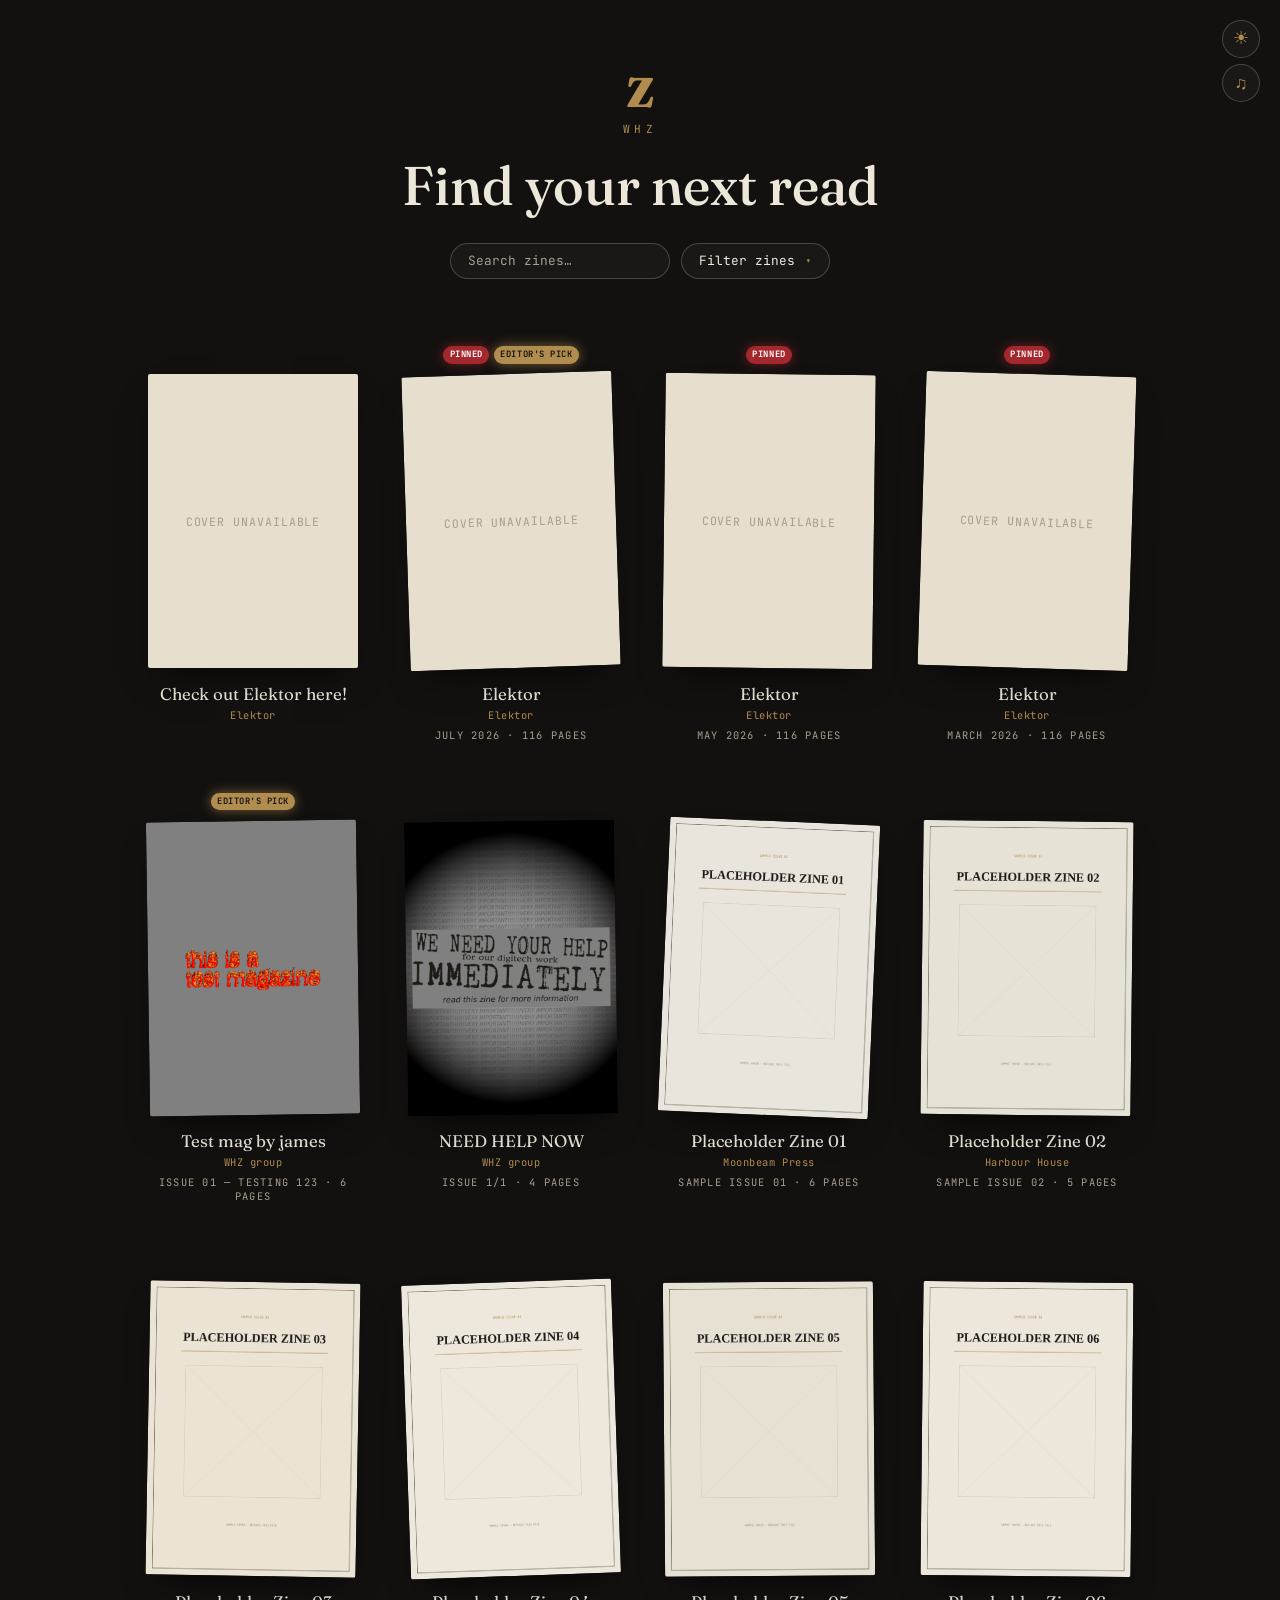
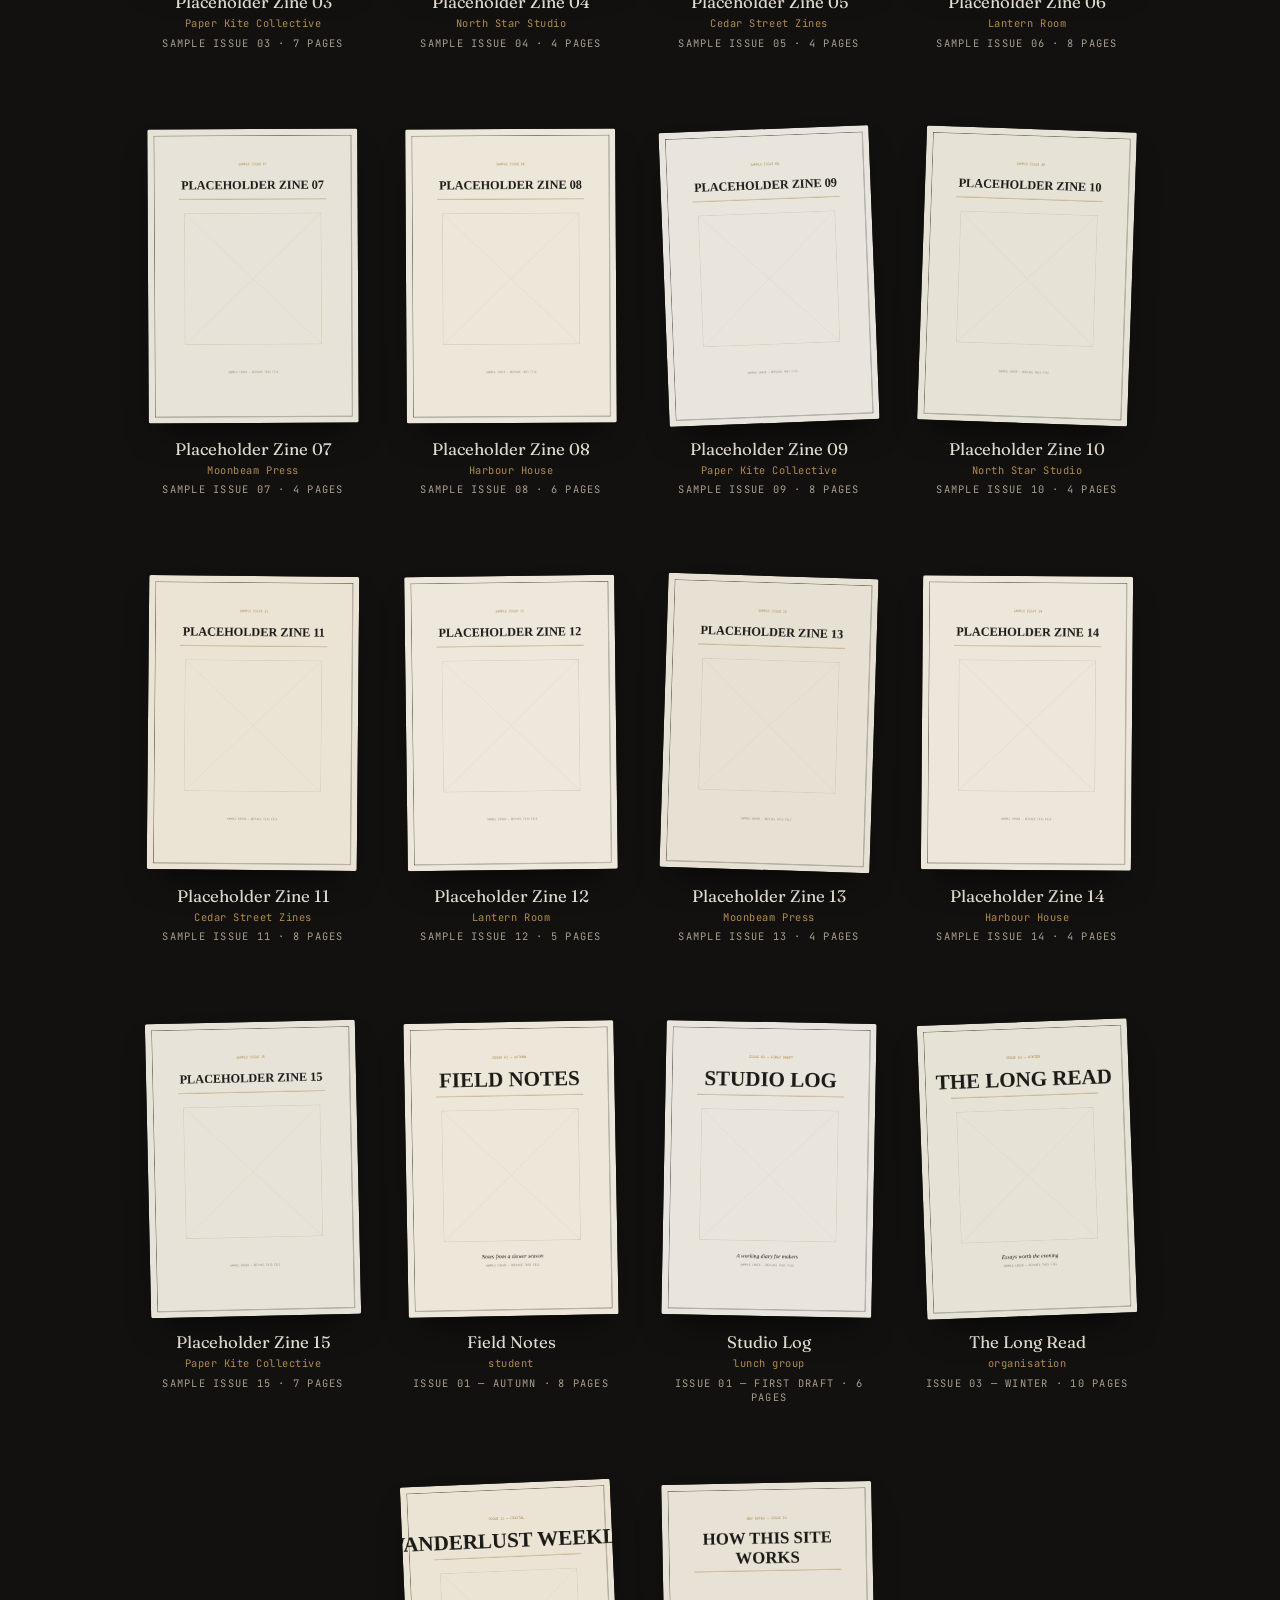
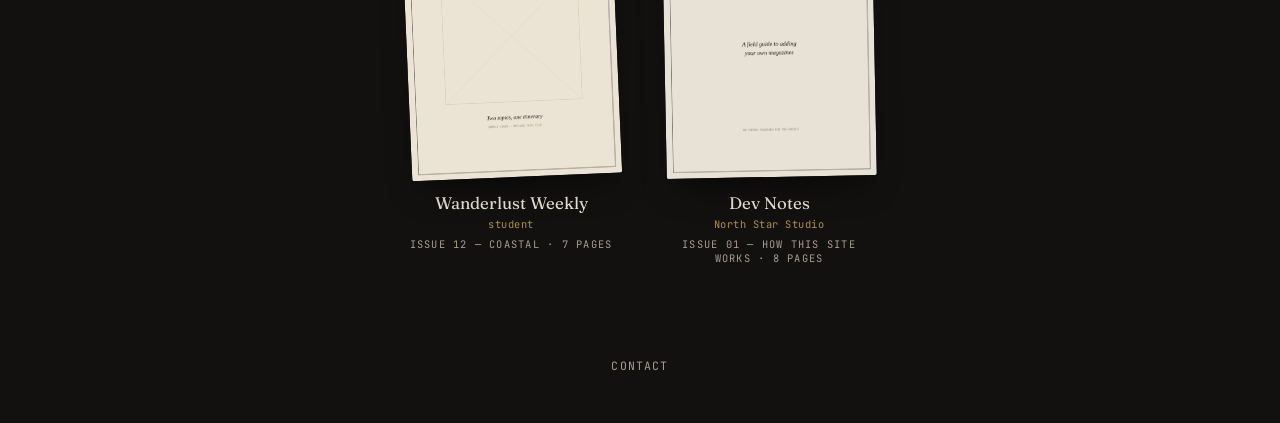
==== commit d76e61e6: "Add files via upload" ====
--- a/index.html
+++ b/index.html
@@ -25,6 +25,22 @@
     <audio id="music-audio" preload="metadata"></audio>
     <label><input id="sound-toggle" type="checkbox" checked> Sound effects</label>
   </aside>
+
+  <!-- Shown to phone visitors only (see js/app.js) — the layout assumes a
+       wide screen, so this sets expectations before they hit the rough edges. -->
+  <div id="mobile-notice" class="mobile-notice" role="dialog" aria-modal="true" aria-labelledby="mobile-notice-title" hidden>
+    <div class="mobile-notice-card">
+      <p class="mobile-notice-eyebrow">Heads up</p>
+      <h2 id="mobile-notice-title" class="mobile-notice-title">This site isn't built for phones</h2>
+      <p class="mobile-notice-body">
+        WHZ is designed for a computer screen — the pages open as a wide
+        two-page spread and everything is sized for a mouse. On a phone you
+        can still look around, but expect cramped pages and a few bugs:
+        turning pages, fullscreen and the music player may misbehave.
+      </p>
+      <button id="mobile-notice-dismiss" class="mobile-notice-dismiss" type="button">Continue anyway</button>
+    </div>
+  </div>
 
   <!-- ============ SHELF VIEW ============ -->
   <main id="shelf-view" class="view">
@@ -74,6 +90,7 @@
       <div class="reader-title">
         <span id="reader-title-main"></span>
         <span id="reader-title-issue" class="reader-title-issue"></span>
+        <span id="reader-publisher" class="reader-publisher"></span>
       </div>
       <div class="reader-actions">
         <button id="bookmark-btn" class="text-btn" type="button" aria-pressed="false">☆ Bookmark</button>
--- a/css/style.css
+++ b/css/style.css
@@ -383,6 +383,11 @@
   background: none;
   cursor: pointer;
   width: 210px;
+  /* Shelves are flex rows: without this a card stretches to the tallest card
+     in its row, and a button's content is vertically centred inside the
+     stretched box — which pushed short-caption covers down out of line with
+     their neighbours. Top-aligning keeps every cover on the same line. */
+  align-self: flex-start;
   padding: 0;
   color: inherit;
   text-align: center;
@@ -437,44 +442,81 @@
   text-align: center;
   text-transform: uppercase;
 }
+/* Tag row sits above the cover, not over it, so a badge never covers the
+   artwork or a masthead logo. The row keeps its height on cards with no
+   tags, so every cover in the shelf still starts at the same place.
+   Tags are always drawn straight — the covers tilt, the labels never do,
+   so the row reads as a deliberate strip rather than a baked-in slant. */
 .cover-badges{
-  position: absolute;
-  top: .65rem;
-  left: .65rem;
-  display: flex;
-  flex-direction: column;
-  align-items: flex-start;
-  gap: .35rem;
+  display: flex;
+  flex-wrap: wrap;
+  align-items: center;
+  justify-content: center;
+  gap: .3rem;
+  min-height: 1.45rem;
+  margin-bottom: .5rem;
 }
 .new-badge{
   position: static;
-  padding: .3rem .45rem;
+  padding: .28rem .4rem;
   border-radius: 999px;
   background: var(--gold);
   color: var(--room);
   font-family: var(--mono);
-  font-size: .65rem;
+  font-size: .6rem;
   font-weight: 600;
   letter-spacing: .08em;
   line-height: 1;
   text-transform: uppercase;
   box-shadow: 0 0 12px rgba(214, 174, 82, .65);
-  transform: rotate(4deg);
 }
 .editors-pick-badge{
   position: static;
-  padding: .3rem .45rem;
+  padding: .28rem .4rem;
   border-radius: 999px;
   background: var(--gold);
   color: var(--room);
   font-family: var(--mono);
-  font-size: .58rem;
+  font-size: .55rem;
   font-weight: 600;
   letter-spacing: .06em;
   line-height: 1;
   text-transform: uppercase;
   box-shadow: 0 0 12px rgba(176, 141, 79, .65);
-  transform: rotate(-3deg);
+}
+/* Pinned zines sit at the top of the shelf, so this badge deliberately
+   uses the masthead red rather than the gold the other two badges share,
+   to read as the strongest signal on the card. The three badge styles are
+   kept compact so even a fully tagged card (pinned + pick + new) still
+   fits its tags on one line above the cover. */
+.pinned-badge{
+  position: static;
+  padding: .28rem .4rem;
+  border-radius: 999px;
+  background: var(--accent);
+  color: #ffffff;
+  font-family: var(--mono);
+  font-size: .55rem;
+  font-weight: 700;
+  letter-spacing: .06em;
+  line-height: 1;
+  text-transform: uppercase;
+  box-shadow: 0 0 12px rgba(163, 39, 44, .6);
+}
+/* Ad cards sit straight — no tilt, no rotate transforms */
+.cover-card.is-ad{
+  --tilt: 0deg !important;
+  transform: rotate(0deg) scale(1) !important;
+}
+.cover-card.is-ad .cover-thumb{
+  display: flex;
+  align-items: center;
+  justify-content: center;
+  background: var(--paper-2);
+  padding: .75rem;
+}
+.cover-card.is-ad .cover-thumb img{
+  object-fit: contain;
 }
 .cover-caption{
   margin-top: 1rem;
@@ -491,6 +533,21 @@
   color: var(--muted);
   margin-top: .35rem;
   text-transform: uppercase;
+}
+.cover-publisher{
+  display: block;
+  font-family: var(--mono);
+  font-size: .65rem;
+  letter-spacing: .05em;
+  margin-top: .25rem;
+  color: var(--gold);
+  text-decoration: none;
+  cursor: pointer;
+}
+.cover-publisher:hover,
+.cover-publisher:focus-visible{
+  text-decoration: underline;
+  opacity: .85;
 }
 .bookmark-label{
   color: var(--gold) !important;
@@ -621,6 +678,21 @@
   color: var(--muted);
   text-transform: uppercase;
   margin-top: .15rem;
+}
+.reader-publisher{
+  display: block;
+  font-family: var(--mono);
+  font-size: .6rem;
+  letter-spacing: .08em;
+  margin-top: .2rem;
+}
+.reader-publisher a{
+  color: var(--gold);
+  text-decoration: none;
+}
+.reader-publisher a:hover,
+.reader-publisher a:focus-visible{
+  text-decoration: underline;
 }
 .reader-progress{
   font-family: var(--mono);
@@ -801,6 +873,94 @@
 }
 .dot.is-current{ background: var(--gold); transform: scale(1.3); }
 
+/* ==========================================================
+   PHONE NOTICE
+   The reader is built around a wide two-page spread, so phones
+   get a one-time warning instead of quietly running into the
+   rough edges. Which devices count as "phones" and when to show
+   this is decided in app.js — the markup ships hidden so nobody
+   on a desktop ever sees a flash of it.
+   ========================================================== */
+.mobile-notice{
+  position: fixed;
+  inset: 0;
+  z-index: 30;
+  display: flex;
+  align-items: center;
+  justify-content: center;
+  padding: 1.25rem;
+  background: rgba(0,0,0,.62);
+  -webkit-backdrop-filter: blur(2px);
+  backdrop-filter: blur(2px);
+}
+.mobile-notice[hidden]{ display: none; }
+
+/* Stops the shelf scrolling around behind the open notice */
+body.mobile-notice-open{ overflow: hidden; }
+
+.mobile-notice-card{
+  width: min(360px, 100%);
+  max-height: calc(100vh - 2.5rem);
+  overflow-y: auto;
+  padding: 1.4rem 1.3rem 1.3rem;
+  background: var(--room-2);
+  border: 1px solid var(--control-border);
+  border-radius: 1rem;
+  box-shadow: 0 24px 50px -14px rgba(0,0,0,.6);
+  text-align: left;
+  animation: mobile-notice-in .28s ease both;
+}
+@keyframes mobile-notice-in{
+  from{ opacity: 0; transform: translateY(.6rem) scale(.98); }
+  to{ opacity: 1; transform: none; }
+}
+
+.mobile-notice-eyebrow{
+  margin: 0 0 .6rem;
+  font-family: var(--mono);
+  font-size: .62rem;
+  letter-spacing: .28em;
+  text-transform: uppercase;
+  color: var(--gold);
+}
+.mobile-notice-title{
+  margin: 0 0 .6rem;
+  font-family: var(--display);
+  font-weight: 600;
+  font-size: 1.35rem;
+  line-height: 1.2;
+  color: var(--paper);
+}
+:root[data-theme="light"] .mobile-notice-title{ color: var(--ink); }
+.mobile-notice-body{
+  margin: 0 0 1.1rem;
+  font-size: .92rem;
+  line-height: 1.5;
+  color: var(--muted);
+}
+.mobile-notice-dismiss{
+  width: 100%;
+  padding: .7rem 1rem;
+  font-family: var(--mono);
+  font-size: .78rem;
+  letter-spacing: .06em;
+  color: var(--paper);
+  background: var(--control-bg);
+  border: 1px solid var(--gold);
+  border-radius: 999px;
+  cursor: pointer;
+  transition: background .2s, color .2s;
+}
+.mobile-notice-dismiss:hover,
+.mobile-notice-dismiss:focus-visible{
+  outline: none;
+  color: var(--room);
+  background: var(--gold);
+}
+:root[data-theme="light"] .mobile-notice-dismiss{ color: var(--ink); }
+:root[data-theme="light"] .mobile-notice-dismiss:hover,
+:root[data-theme="light"] .mobile-notice-dismiss:focus-visible{ color: var(--room); }
+
 @media (max-width: 720px){
   .filter-columns{ grid-template-columns: 1fr; gap: .85rem; }
   .filter-column + .filter-column{ border-top: 1px solid var(--control-border); border-left: 0; padding-top: .85rem; padding-left: 0; }
@@ -813,6 +973,7 @@
 }
 
 @media (prefers-reduced-motion: reduce){
+  .mobile-notice-card{ animation: none; }
   .spread{ transition: opacity .2s ease; }
   .spread.turning-next, .spread.turning-prev{ transform: none; }
   .spread.turning-cover{ animation-duration: .2s; }
